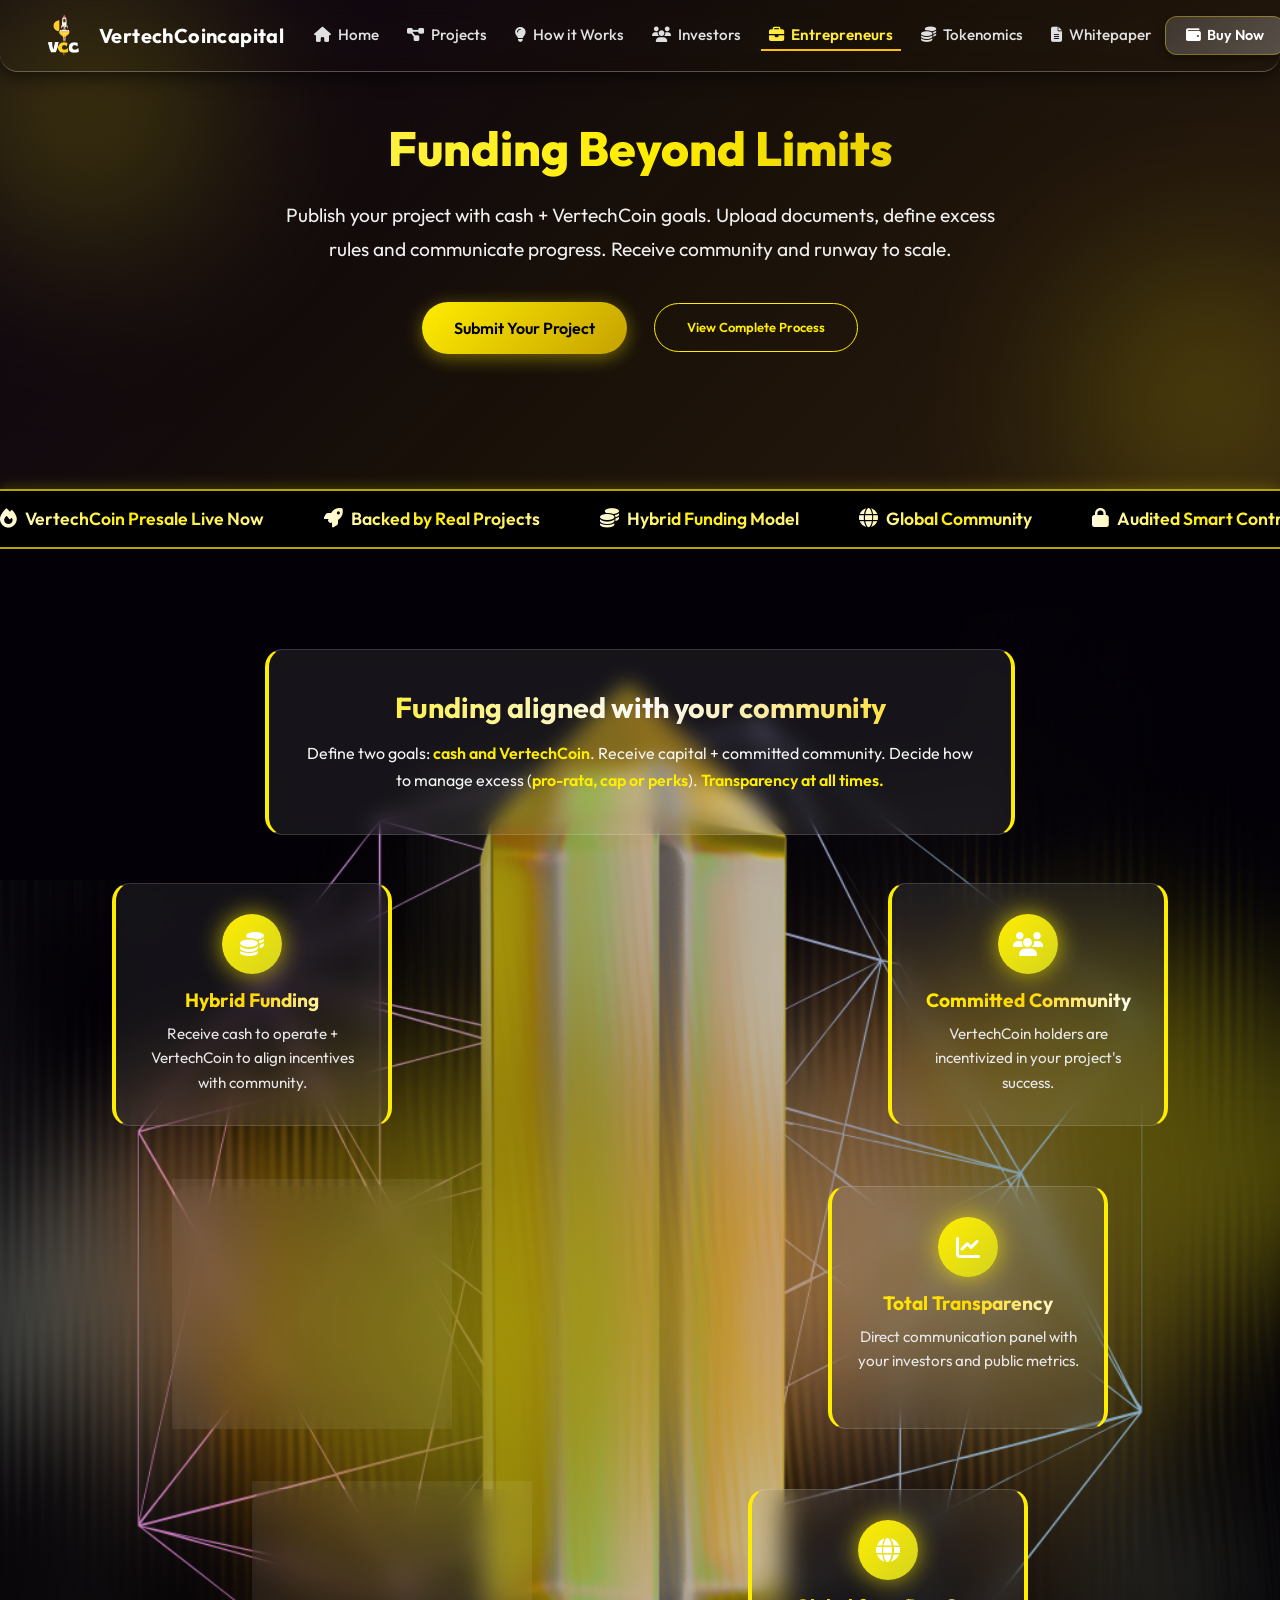
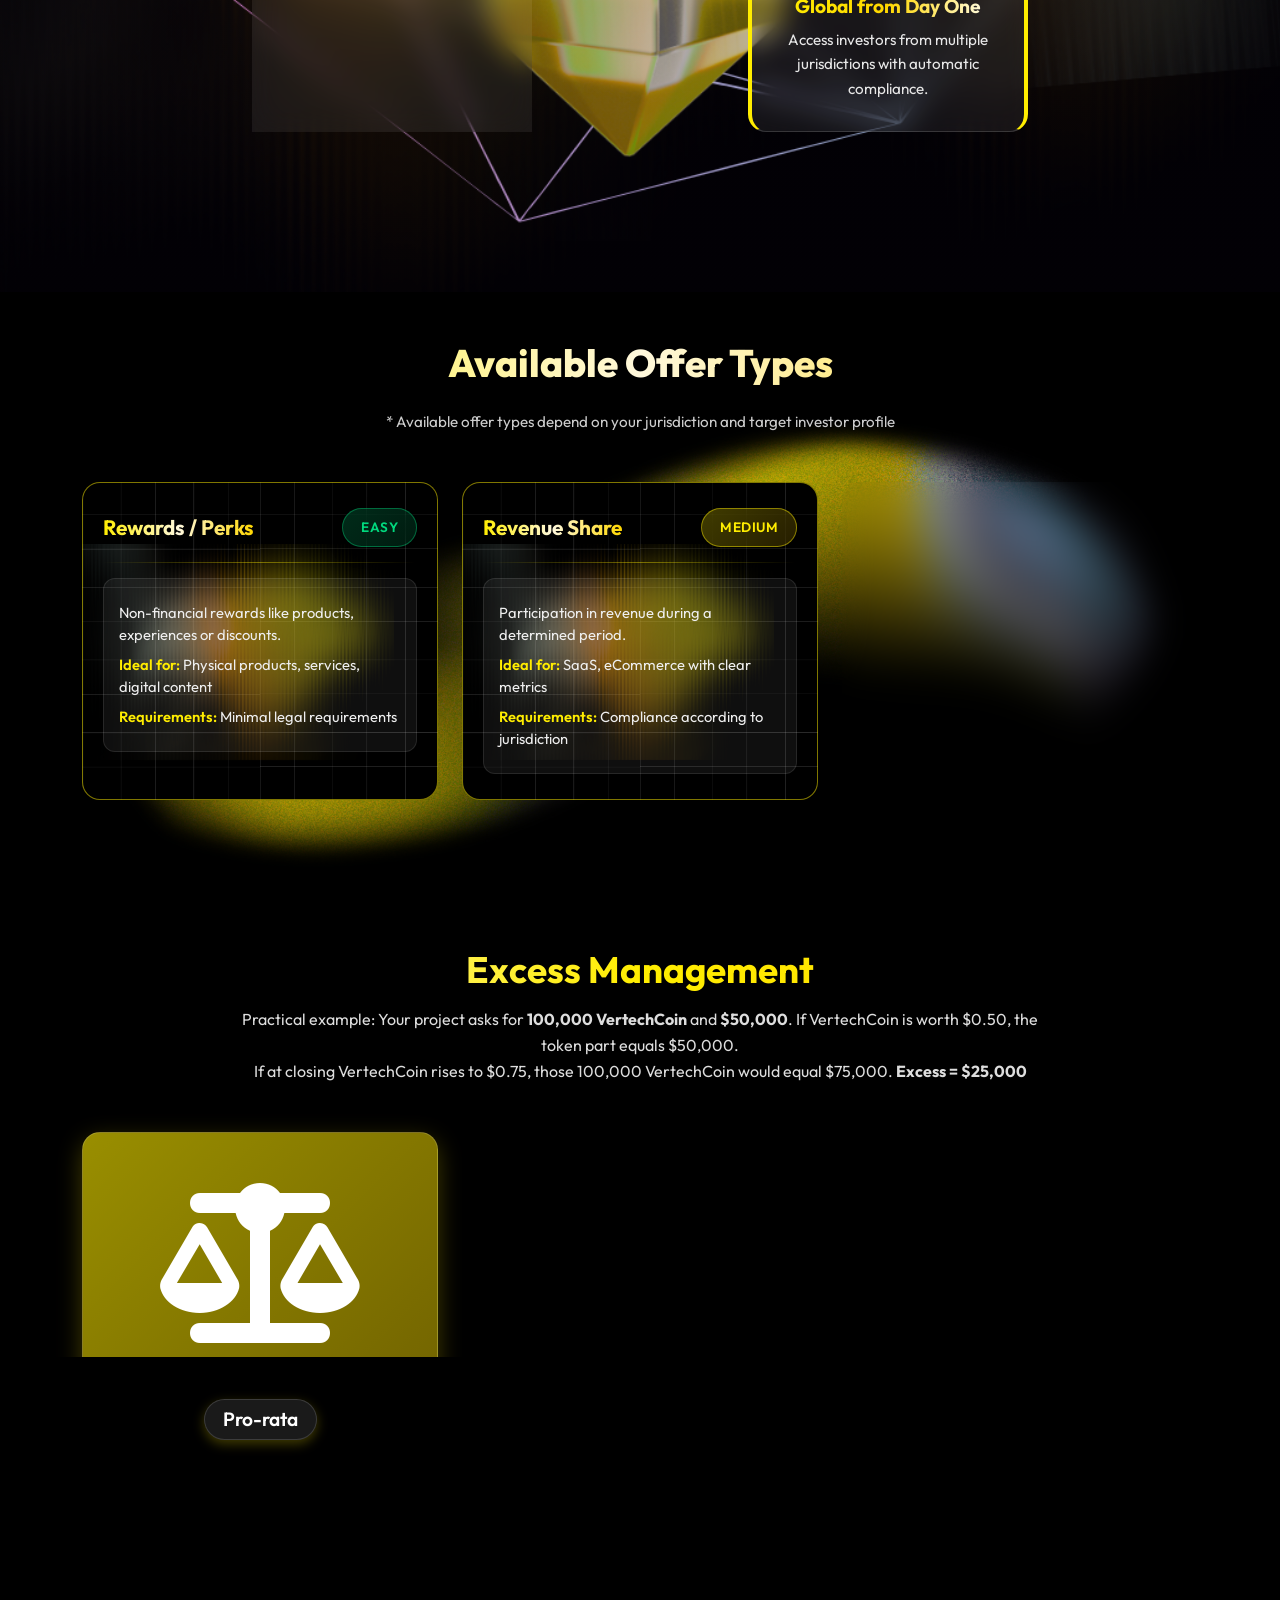
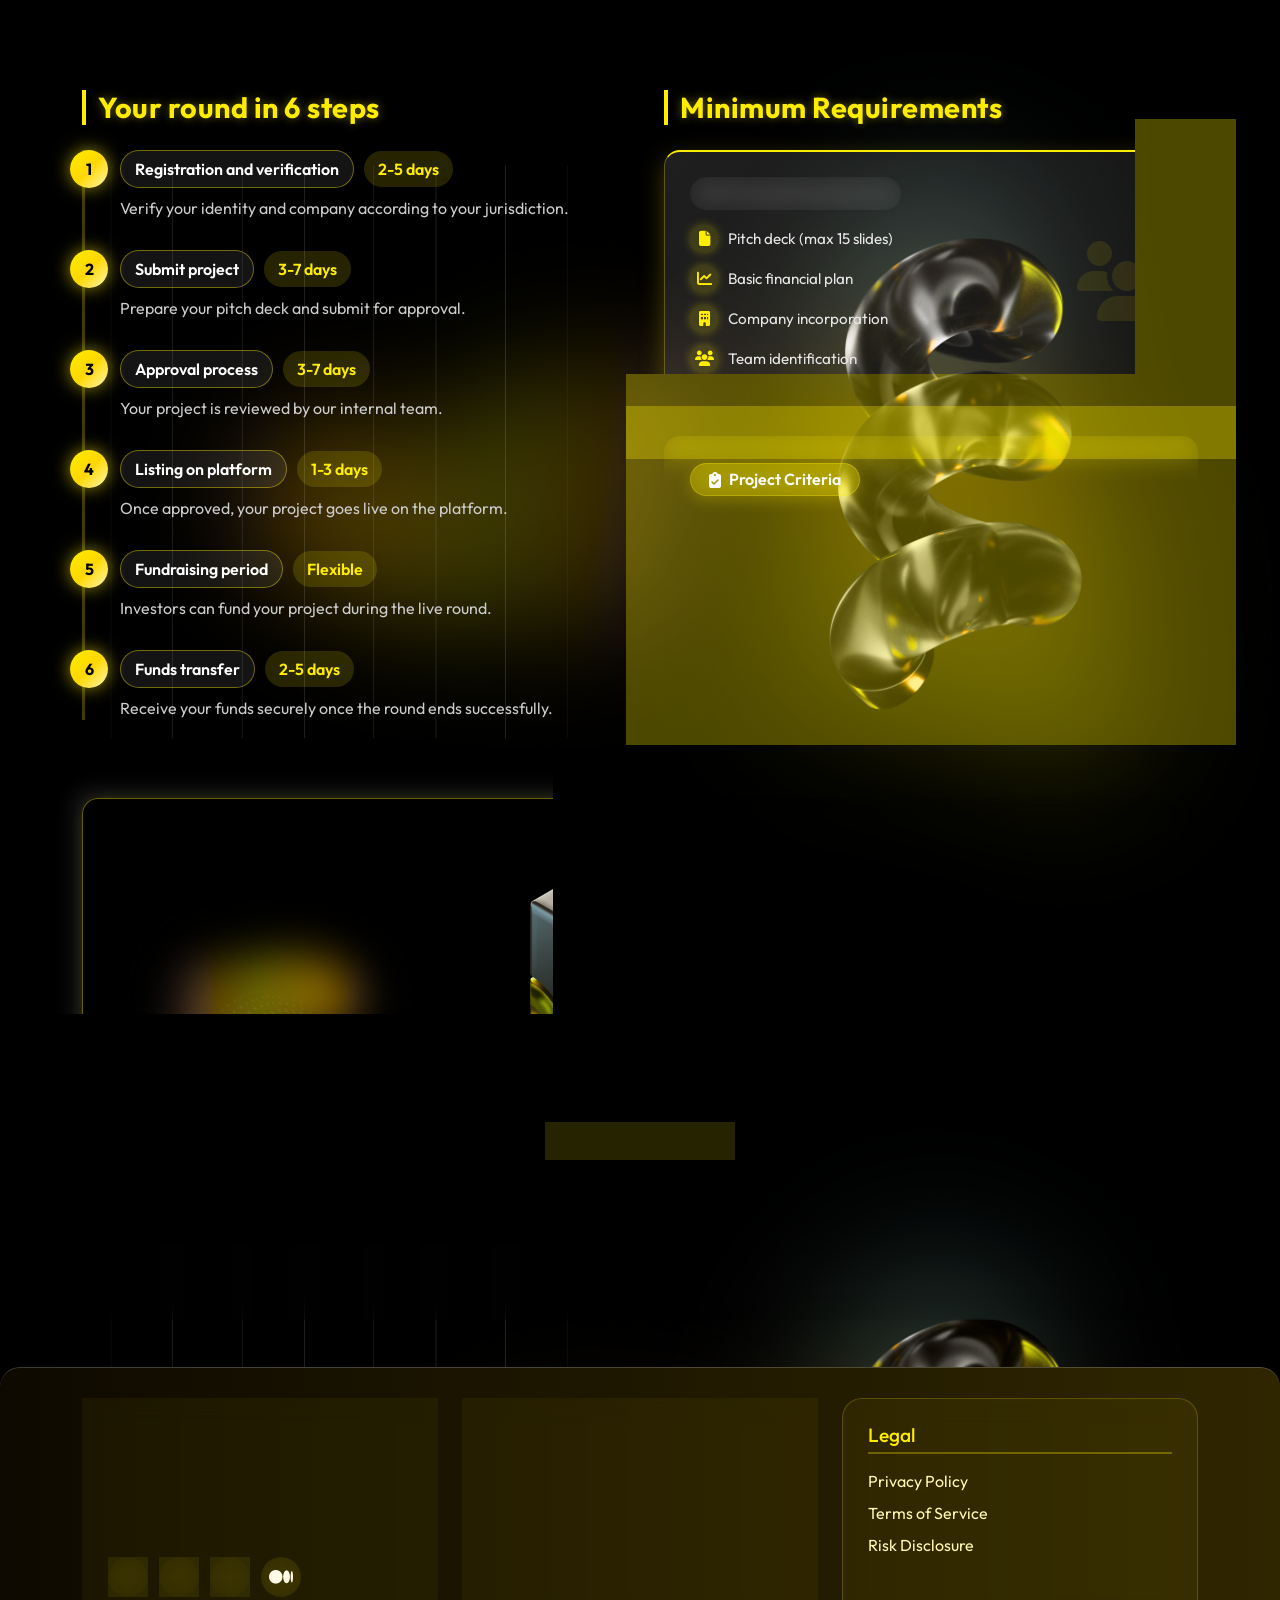
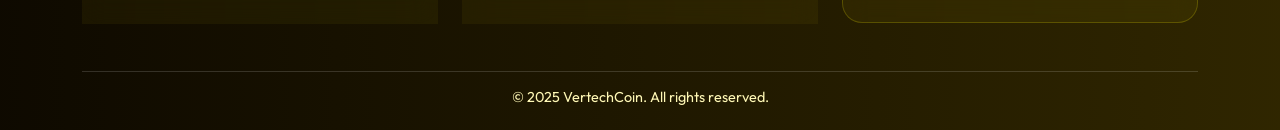
==== entrepreneurs.html @ 6193e8a0 "first commit" ====
<!DOCTYPE html>
<html lang="en">
<head>
  <meta charset="UTF-8">
  <meta name="viewport" content="width=device-width, initial-scale=1.0">
  <title>VertechCoincapital-Entreprenuers</title>
  <link rel="icon" type="image/png" href="images/new-logo-BuRQRJTO.png">
  <!-- Bootstrap CSS -->
  <link href="https://cdn.jsdelivr.net/npm/bootstrap@5.3.3/dist/css/bootstrap.min.css" rel="stylesheet">
  <!-- Google Fonts -->
  <link href="https://fonts.googleapis.com/css2?family=Inter:wght@400;600;700&display=swap" rel="stylesheet">
  <!-- Font Awesome -->
  <link href="https://cdnjs.cloudflare.com/ajax/libs/font-awesome/6.5.0/css/all.min.css" rel="stylesheet">

  <link href="https://fonts.googleapis.com/css2?family=Outfit:wght@400;500;600;700&display=swap" rel="stylesheet">

  <link rel="stylesheet" href="https://cdnjs.cloudflare.com/ajax/libs/animate.css/4.1.1/animate.min.css" />

  <!-- Custom CSS -->
  <link rel="stylesheet" href="css/navbar.css">
  <link rel="stylesheet" href="css/hero.css">
  <link rel="stylesheet" href="css/dashboard.css">
  <link rel="stylesheet" href="css/index.css">
  <link rel="stylesheet" href="css/entrepreneurs.css">
  <link rel="stylesheet" href="css/index.css">
  <link rel="stylesheet" href="css/index.css">
</head>
<body style=" background: black; overflow-x: hidden;">


  <!-- Modal -->
  <div id="pitchModal" class="modal" >
    <div class="modal-content">
      <div class="d-flex justify-content-between flex-row">
        <h2 class="modal-title">Submit Your Project</h2>
        <span class="close-btn text-end" onclick="closeForm()">&times;</span>


      </div>

      <p class="modal-subtitle">
        Tell us about your project and upload your pitch deck or business plan
      </p>

      <form class="pitch-form" id="pitchForm" enctype="multipart/form-data">
        <!-- Documents -->
        <div class="form-section">
          <h3>Documents</h3>
        <label>Upload pitch deck (PDF, max 10MB)</label>
  <input type="file" name="pitchDeck" accept=".pdf" required>
  
        </div>

     
      
        <!-- Company Information -->
        <div class="form-section" >
          <h3>Company Information</h3>
          <div class="form-row">
            <input type="text" name="companyName" placeholder="Company Name *" required>
            <input type="url" name="websiteLink" placeholder="Website (https://)" required>
          </div>
          <div class="form-row">
            <input type="number" name="foundedYear" placeholder="Founded (Year)" required>
            <input type="text" name="location" placeholder="Location (City, Country)" required>
          </div>
        </div>
      
        <!-- Project Details -->
        <div class="form-section">
          <h3>Project Details</h3>
        
            <input type="text" name="projectName" placeholder="Project Name">
           
      
          <input type="text" name="oneLinePitch" placeholder="One-line Pitch" required>
          <textarea name="problemAndSolution" placeholder="Problem & Solution" required></textarea>
          <div class="form-row">
          <input type="text" name="targetMarket" placeholder="Target Market" required>
          <input type="text" name="businessModel" placeholder="Business Model" required>
        </div>
        </div>
      
        <!-- Financial Information -->
        <div class="form-section">
          <h3>Financial Information</h3>
          <div class="form-row">
            <input type="number" name="fundingAmountNeaded" placeholder="Funding Amount Needed ($100,000)" required>
            <input type="number" name="currentRevenue" placeholder="Current Revenue ($0 or current amount)" required>
          </div>
          <textarea name="useOfFunds" placeholder="Use of Funds"></textarea>
        </div>
      
        <!-- Team -->
        <div class="form-section">
          <h3>Team</h3>
          <textarea name="founderBackground" placeholder="Founder Background" required></textarea>
          <div class="form-row">
            <input  type="number" name="teamSize" placeholder="Team Size" required>
            <input name="keyTeamMembers" type="text" placeholder="Key Team Members" required>
          </div>
        </div>
      
        <!-- Traction -->
        <div class="form-section">
          <h3>Traction & Progress</h3>
          <textarea name="currentTraction" placeholder="Current Traction"></textarea required>
          <div class="form-row">
            <input type="text" name="currentCustomer" placeholder="Current Customers" required>
            <input type="text" name="keyPartnerships" placeholder="Key Partnerships" required>
          </div>
        </div>
      
        <!-- Contact -->
        <div class="form-section">
          <h3>Contact Information</h3>
          <div class="form-row">
            <input type="text" name="founderName" placeholder="Founder Name *" required>
            <input type="email" name="email" placeholder="Email *" required>
          </div>
          <div class="form-row">
            <input type="url" name="linkedinProfileLink" placeholder="LinkedIn Profile (https://)" required>
            <input type="tel" name="phoneNumber" placeholder="Phone (+1 555 123-4567)" required>
          </div>
        </div>
      
        <!-- Buttons -->
        <div class="form-actions">
          <button type="button" class="btn-cancel" onclick="closeForm()">Cancel</button>
          <button type="submit" class="btn-submit">Submit Project</button>
        </div>
      </form>
      
    </div>
  </div>

  <!-- Navbar -->
  <nav class="navbar navbar-expand-lg fixed-top custom-navbar">
    <div class="container-fluid">
      <a class="navbar-brand d-flex align-items-center" href="index.html">
        <img src="images/new-logo-BuRQRJTO.png" alt="VertechCoin Logo" class="me-2" style="height: 55px;">
        <span>VertechCoincapital</span>
      </a>
      <button class="navbar-toggler" type="button" data-bs-toggle="collapse" data-bs-target="#navbarNav"
        aria-controls="navbarNav" aria-expanded="false" aria-label="Toggle navigation">
        <span class="navbar-toggler-icon" style="filter: invert(1);"></span>
      </button>
      <div class="collapse navbar-collapse justify-content-center" id="navbarNav">
        <ul class="navbar-nav">
          <li class="nav-item"><a class="nav-link" href="index.html"><i class="fa-solid fa-house me-1"></i>
            Home</a></li>
            <li class="nav-item"><a class="nav-link" href="projectnew.html"><i class="fa-solid fa-diagram-project me-1"></i>
              Projects</a></li>
          <li class="nav-item"><a class="nav-link" href="how-works.html"><i class="fa-solid fa-lightbulb me-1"></i> How
              it Works</a></li>
          <li class="nav-item"><a class="nav-link" href="invest.html"><i class="fa-solid fa-users me-1"></i>
              Investors</a></li>
          <li class="nav-item"><a class="nav-link" href="entrepreneurs.html"><i class="fa-solid fa-briefcase me-1"></i>
              Entrepreneurs</a></li>
          <li class="nav-item"><a class="nav-link" href="token.html"><i class="fa-solid fa-coins me-1"></i> Tokenomics</a>
          </li>
          <li class="nav-item"><a class="nav-link" href="whitepaper.html"><i class="fa-solid fa-file-lines me-1"></i>
              Whitepaper</a></li>
        </ul>
      </div>
      <div class="nav-buttons d-none d-lg-block">
        <button class="btn glass-btn me-2" onclick="alert('Coming soon')"><i class="fa-solid fa-wallet me-1"></i> Buy Now</button>
        <a href="projects.html"><button class="btn glass-btn"><i class="fa-solid fa-compass me-1"></i> Explore
            Projects</button></a>
      </div>
    </div>
  </nav>



<!-- 🚀 Entrepreneurs Hero Section -->
<section class="entrepreneurs-hero">
    <div class="container text-center animate-on-scroll animate__animated" data-animation="animate__fadeInDown">
      
      <!-- Main Heading -->
      <h1 class="entrepreneurs-title">Funding Beyond Limits</h1>
      
      <!-- Sub Text -->
      <p class="entrepreneurs-text">
        Publish your project with cash + VertechCoin goals. Upload documents, define excess rules and communicate progress. 
        Receive community and runway to scale.
      </p>
      
      <!-- CTA Buttons -->
      <div class="entrepreneurs-buttons">
        <a href="#submit" class="btn btn-primary-gradient" onclick="openForm()">Submit Your Project</a>
        <a href="#process" class="btn btn-outline-light">View Complete Process</a>
      </div>
      
     
      
    </div>
  </section>
  
  


      <!-- 🔄 Sliding Bar -->
<div class="sliding-bar">
  <div class="sliding-track">
    <div class="slide"><i class="fas fa-fire"></i> VertechCoin Presale Live Now</div>
    <div class="slide"><i class="fas fa-rocket"></i> Backed by Real Projects</div>
    <div class="slide"><i class="fas fa-coins"></i> Hybrid Funding Model</div>
    <div class="slide"><i class="fas fa-globe"></i> Global Community</div>
    <div class="slide"><i class="fas fa-lock"></i> Audited Smart Contracts</div>
    <!-- duplicate for seamless loop -->
    <div class="slide"><i class="fas fa-fire"></i> VertechCoin Presale Live Now</div>
    <div class="slide"><i class="fas fa-rocket"></i> Backed by Real Projects</div>
    <div class="slide"><i class="fas fa-coins"></i> Hybrid Funding Model</div>
    <div class="slide"><i class="fas fa-globe"></i> Global Community</div>
    <div class="slide"><i class="fas fa-lock"></i> Audited Smart Contracts</div>
  </div>
</div>

  
<!-- V-Shape Cards Section -->
<section class="vshape-section">
    <div class="container vshape-container">
  
      <!-- Supporting Glassmorphic Heading Card -->
      <div class="entrepreneurs-card glass-card intro-card mx-auto mb-5 animate-on-scroll animate__animated" data-animation="animate__fadeInDown">
        <h3 class="card-heading">Funding aligned with your community</h3>
        <p class="card-text">
          Define two goals: <span class="highlight">cash and VertechCoin</span>. 
          Receive capital + committed community. 
          Decide how to manage excess (<span class="highlight">pro-rata, cap or perks</span>). 
          <span class="highlight">Transparency at all times.</span>
        </p>
      </div>
  
      <!-- Row 1 (closer together) -->
      <div class="v-row row1">
        <div class="v-card animate-on-scroll animate__animated" data-animation="animate__fadeInLeft">
          <div class="icon-box"><i class="fas fa-coins"></i></div>
          <h3>Hybrid Funding</h3>
          <p>Receive cash to operate + VertechCoin to align incentives with community.</p>
        </div>
        <div class="v-card animate-on-scroll animate__animated" data-animation="animate__fadeInRight">
          <div class="icon-box"><i class="fas fa-users"></i></div>
          <h3>Committed Community</h3>
          <p>VertechCoin holders are incentivized in your project's success.</p>
        </div>
      </div>
  
      <!-- Row 2 (medium gap) -->
      <div class="v-row row2">
        <div class="v-card animate-on-scroll animate__animated" data-animation="animate__fadeInLeft">
          <div class="icon-box"><i class="fas fa-cogs"></i></div>
          <h3>Flexible Rules</h3>
          <p>You decide how to handle excess: pro-rata, cap or convert to perks.</p>
        </div>
        <div class="v-card animate-on-scroll animate__animated" data-animation="animate__fadeInRight">
          <div class="icon-box"><i class="fas fa-chart-line"></i></div>
          <h3>Total Transparency</h3>
          <p>Direct communication panel with your investors and public metrics.</p>
        </div>
      </div>
  
      <!-- Row 3 (widest apart) -->
      <div class="v-row row3">
        <div class="v-card animate-on-scroll animate__animated" data-animation="animate__fadeInLeft">
          <div class="icon-box"><i class="fas fa-handshake"></i></div>
          <h3>No Intermediaries</h3>
          <p>Direct connection with capital without hidden fees.</p>
        </div>
        <div class="v-card animate-on-scroll animate__animated" data-animation="animate__fadeInRight">
          <div class="icon-box"><i class="fas fa-globe"></i></div>
          <h3>Global from Day One</h3>
          <p>Access investors from multiple jurisdictions with automatic compliance.</p>
        </div>
      </div>
  
    </div>
  </section>
  
  









<!-- Offer Types Section -->
<section class="offer-types-section py-5">
    <div class="container">
      <h2 class="section-heading text-center mb-4 animate-on-scroll animate__animated" data-animation="animate__fadeInDown">Available Offer Types</h2>
      <p class="section-subtext text-center mb-5 animate-on-scroll animate__animated" data-animation="animate__fadeInDown">
        * Available offer types depend on your jurisdiction and target investor profile
      </p>
  
      <div class="row g-4">
        
        <!-- Card 1 -->
        <div class="col-md-4">
          <div class="offer-card h-100 animate-on-scroll animate__animated" data-animation="animate__fadeInLeft">
            <div class="card-header">
              <h3>Rewards / Perks</h3>
              <span class="badge-tag easy">Easy</span>
            </div>
            <div class="separator"></div>
            <div class="card-body glass-box1">
              <p class="desc">Non-financial rewards like products, experiences or discounts.</p>
              <p><span>Ideal for:</span> Physical products, services, digital content</p>
              <p><span>Requirements:</span> Minimal legal requirements</p>
            </div>
          </div>
        </div>
  
        <!-- Card 2 -->
        <div class="col-md-4">
          <div class="offer-card h-100 animate-on-scroll animate__animated" data-animation="animate__fadeInDown">
            <div class="card-header">
              <h3>Revenue Share</h3>
              <span class="badge-tag medium">Medium</span>
            </div>
            <div class="separator"></div>
            <div class="card-body glass-box1">
              <p class="desc">Participation in revenue during a determined period.</p>
              <p><span>Ideal for:</span> SaaS, eCommerce with clear metrics</p>
              <p><span>Requirements:</span> Compliance according to jurisdiction</p>
            </div>
          </div>
        </div>
  
        <!-- Card 3 -->
        <div class="col-md-4">
          <div class="offer-card h-100 animate-on-scroll animate__animated" data-animation="animate__fadeInRight">
            <div class="card-header">
              <h3>Equity-like</h3>
              <span class="badge-tag advanced">Advanced</span>
            </div>
            <div class="separator"></div>
            <div class="card-body glass-box1">
              <p class="desc">Instruments similar to equity participation.</p>
              <p><span>Ideal for:</span> Growing startups, accredited investors</p>
              <p><span>Requirements:</span> ECSPR / MiCA compliance</p>
            </div>
          </div>
        </div>
  
      </div>
    </div>
  </section>
  
  
  




  <section class="excess-management py-5">
    <div class="container">
      <!-- Full Width Intro -->
      <div class="row mb-5 animate-on-scroll animate__animated" data-animation="animate__fadeInDown">
        <div class="col-12 text-center">
          <h2 class="section-title">Excess Management</h2>
          <p class="section-desc">
            Practical example: Your project asks for <strong>100,000 VertechCoin</strong> and <strong>$50,000</strong>. 
            If VertechCoin is worth $0.50, the token part equals $50,000. <br>
            If at closing VertechCoin rises to $0.75, those 100,000 VertechCoin would equal $75,000.  
            <strong>Excess = $25,000</strong>
          </p>
        </div>
      </div>
  
      <!-- Boxes -->
      <div class="row g-4">
        <!-- Pro-rata -->
        <div class="col-md-4">
          <div class="excess-box text-center animate-on-scroll animate__animated" data-animation="animate__fadeInLeft">
            <div class="icon-wrap-large">
              <i class="fas fa-balance-scale"></i>
            </div>
            <hr class="divider">
            <h4>Pro-rata</h4>
            <p>The amount of VertechCoin accepted is reduced to meet exactly the target.</p>
            <p class="result"><strong>Result:</strong> You receive exactly what was planned, return the excess.</p>
          </div>
        </div>
        <!-- Cap + Redistribution -->
        <div class="col-md-4">
          <div class="excess-box text-center animate-on-scroll animate__animated" data-animation="animate__fadeInDown">
            <div class="icon-wrap-large">
              <i class="fas fa-sync-alt"></i>
            </div>
            <hr class="divider">
            <h4>Cap + Redistribution</h4>
            <p>A +20% cap is respected. The excess is redistributed according to agreed policy.</p>
            <p class="result"><strong>Result:</strong> More runway for marketing and development.</p>
          </div>
        </div>
        <!-- Cap + Perks -->
        <div class="col-md-4">
          <div class="excess-box text-center animate-on-scroll animate__animated" data-animation="animate__fadeInRight">
            <div class="icon-wrap-large">
              <i class="fas fa-gift"></i>
            </div>
            <hr class="divider">
            <h4>Cap + Perks</h4>
            <p>What exceeds the cap is converted into extra perks/benefits for investors.</p>
            <p class="result"><strong>Result:</strong> Greater value for the investor community.</p>
          </div>
        </div>
      </div>
    </div>
  </section>
  



  <section class="steps-section py-5" id="process">
    <div class="container">
      <div class="row g-5 align-items-start">
        
        <!-- LEFT: Steps -->
        <div class="col-lg-6 animate-on-scroll animate__animated" data-animation="animate__fadeInLeft">
          <h3 class="section-titles">Your round in 6 steps</h3>
          <div class="steps-timeline">
            
            <!-- Step 1 -->
            <div class="step-item">
              <div class="step-number">1</div>
              <div class="step-content">
                <div class="step-header">
                  <span class="step-title">Registration and verification</span>
                  <span class="step-time">2-5 days</span>
                </div>
                <p>Verify your identity and company according to your jurisdiction.</p>
              </div>
            </div>
  
            <!-- Step 2 -->
            <div class="step-item">
              <div class="step-number">2</div>
              <div class="step-content">
                <div class="step-header">
                  <span class="step-title">Submit project</span>
                  <span class="step-time">3-7 days</span>
                </div>
                <p>Prepare your pitch deck and submit for approval.</p>
              </div>
            </div>
  
            <!-- Step 3 -->
            <div class="step-item">
              <div class="step-number">3</div>
              <div class="step-content">
                <div class="step-header">
                  <span class="step-title">Approval process</span>
                  <span class="step-time">3-7 days</span>
                </div>
                <p>Your project is reviewed by our internal team.</p>
              </div>
            </div>
  
            <!-- Step 4 -->
            <div class="step-item">
              <div class="step-number">4</div>
              <div class="step-content">
                <div class="step-header">
                  <span class="step-title">Listing on platform</span>
                  <span class="step-time">1-3 days</span>
                </div>
                <p>Once approved, your project goes live on the platform.</p>
              </div>
            </div>
  
            <!-- Step 5 -->
            <div class="step-item">
              <div class="step-number">5</div>
              <div class="step-content">
                <div class="step-header">
                  <span class="step-title">Fundraising period</span>
                  <span class="step-time">Flexible</span>
                </div>
                <p>Investors can fund your project during the live round.</p>
              </div>
            </div>
  
            <!-- Step 6 -->
            <div class="step-item">
              <div class="step-number">6</div>
              <div class="step-content">
                <div class="step-header">
                  <span class="step-title">Funds transfer</span>
                  <span class="step-time">2-5 days</span>
                </div>
                <p>Receive your funds securely once the round ends successfully.</p>
              </div>
            </div>
          </div>
        </div>
        
        <!-- RIGHT: Requirements -->
        <div class="col-lg-6 animate-on-scroll animate__animated" data-animation="animate__fadeInRight">
          <h3 class="section-titles">Minimum Requirements</h3>
          
          <!-- Box 1 -->
          <div class="glass-box mb-4">
            <h5 class="req-heading">
              <i class="fas fa-file-alt"></i> Basic Documentation
            </h5>
            <ul class="checklist">
              <li><span class="icon-wrap"><i class="fas fa-file"></i></span> Pitch deck (max 15 slides)</li>
              <li><span class="icon-wrap"><i class="fas fa-chart-line"></i></span> Basic financial plan</li>
              <li><span class="icon-wrap"><i class="fas fa-building"></i></span> Company incorporation</li>
              <li><span class="icon-wrap"><i class="fas fa-users"></i></span> Team identification</li>
            </ul>
          </div>
  
          <!-- Box 2 -->
          <div class="glass-box">
            <h5 class="req-heading alt">
              <i class="fas fa-clipboard-check"></i> Project Criteria
            </h5>
            <ul class="checklist">
              <li><span class="icon-wrap"><i class="fas fa-dollar-sign"></i></span> Minimum goal: $5,000</li>
              <li><span class="icon-wrap"><i class="fab fa-linkedin"></i></span> Team with verified LinkedIn</li>
              <li><span class="icon-wrap"><i class="fas fa-coins"></i></span> Detailed use of funds</li>
              <li><span class="icon-wrap"><i class="fas fa-exclamation-triangle"></i></span> Honest risk analysis</li>
            </ul>
          </div>
        </div>
      </div>
  
    <!-- Bottom CTA -->
<div class="cta-box text-center mt-5 p-3 rounded-4">
  
    <!-- Image above heading -->
    <img src="/images/gradient-element4.png" alt="Launch Icon" class="cta-icon mb-2 mx-auto d-block">
  
    <!-- Heading inside pill -->
    <div class="cta-heading-pill mx-auto mb-3">
      <h4 class="fw-bold mb-0">Ready to launch?</h4>
    </div>
  
    <p class="mb-4">Join entrepreneurs already funding with VertechCoin's hybrid model.</p>
  
    <!-- Buttons -->
    <div class="cta-buttons d-flex justify-content-center gap-3 flex-wrap">
      <a href="#" class="btn btn-primary btn-lg">Submit Your Project</a>
      <a href="projects.html" class="btn btn-outline-light btn-lg">View Examples</a>
    </div>
  
    <small class="d-block mt-3 text-white">
      Approval process in 3-7 days. 5% fee only if your round succeeds.
    </small>
  </div>
  
    </div>
  </section>
  
  







  <!--Modern Footer -->
<!--Footer -->
<footer class="footer">
  <div class="container">
    <div class="row gy-4">
      
      <!-- Brand Info -->
      <div class="col-lg-4 col-md-6">
        <div class="footer-card glass h-100 d-flex flex-column">
          <h3 class="footer-logo">VertechCoin</h3>
          <p class="footer-desc flex-grow-1">
            Where entrepreneurs and investors meet. Fuel innovation with smart funding solutions powered by VertechCoin.
          </p>
          <div class="socials">
            <a href="#"><i class="fab fa-twitter"></i></a>
            <a href="#"><i class="fab fa-telegram-plane"></i></a>
            <a href="#"><i class="fab fa-instagram"></i></a>
            <a href="#"><i class="fab fa-medium-m"></i></a>
          </div>
        </div>
      </div>

      <!-- Quick Links -->
      <div class="col-lg-4 col-md-6">
        <div class="footer-card glass h-100 d-flex flex-column">
          <h5 class="footer-heading">Quick Links</h5>
          <ul class="footer-links flex-grow-1">
            <li><a href="whitepaper.html">Whitepaper</a></li>
            <li><a href="projectnew.html">Projects</a></li>
            <li><a href="invest.html">Investors</a></li>
            <li><a href="token.html">Tokenomics</a></li>
          </ul>
        </div>
      </div>

      <!-- Legal -->
      <div class="col-lg-4 col-md-6">
        <div class="footer-card glass h-100 d-flex flex-column">
          <h5 class="footer-heading">Legal</h5>
          <ul class="footer-links flex-grow-1">
            <li><a href="/public/Privacy_Policy.pdf" target="_blank">Privacy Policy</a></li>
            <li><a href="/public/Terms_of_Service.pdf" target="_blank">Terms of Service</a></li>
            <li><a href="/public/Risk_Disclosure.pdf" target="_blank">Risk Disclosure</a></li>
          </ul>
        </div>
      </div>

      <!-- Subscribe -->
      <!-- <div class="col-lg-3 col-md-6">
        <div class="footer-card glass h-100 d-flex flex-column text-center">
          <h5 class="footer-heading">Stay Updated</h5>
          <p class="footer-desc flex-grow-1">
            Get the latest updates on VertechCoin and new project launches
          </p>
          <form class="subscribe-form d-flex">
            <input type="email" class="form-control" placeholder="Enter your email">
            <button type="submit" class="btn-subscribe">Subscribe</button>
          </form>
        </div>
      </div> -->

    </div>

    <!-- Bottom -->
    <div class="footer-bottom text-center mt-5">
      <p>© 2025 VertechCoin. All rights reserved.</p>
    </div>
  </div>
</footer>

  

  <!-- Bootstrap JS -->
  <script src="https://cdn.jsdelivr.net/npm/bootstrap@5.3.3/dist/js/bootstrap.bundle.min.js"></script>

 <!-- Animation Script-->
  <script>
        // Function to handle the intersection of the target elements
        function handleIntersection(entries, observer) {
            entries.forEach((entry) => {
                if (entry.isIntersecting) {
                    const targetElement = entry.target;
                    const animationClass = targetElement.dataset.animation;

                    if (animationClass) {
                        targetElement.classList.add(animationClass);
                        // Remove the animate-on-scroll class to prevent animation on subsequent scrolls
                        targetElement.classList.remove('animate-on-scroll');
                    }
                }
            });
        }

        const options = {
            root: null,
            rootMargin: '0px',
            threshold: 0,
        };

        const observer = new IntersectionObserver(handleIntersection, options);

        // Observe all elements with the "animate-on-scroll" class
        const animatedElements = document.querySelectorAll('.animate-on-scroll');
        animatedElements.forEach((element) => {
            observer.observe(element);
        });
    </script>


<script>
  // Run after page loads
  document.addEventListener("DOMContentLoaded", function () {
    const currentPage = window.location.pathname.split("/").pop(); 
    const navLinks = document.querySelectorAll(".custom-navbar .nav-link");

    navLinks.forEach(link => {
      if (link.getAttribute("href") === currentPage) {
        link.classList.add("active");
      }
    });
  });
</script>


<script>
  function openForm() {
    document.getElementById("pitchModal").style.display = "flex";
  }
  function closeForm() {
    document.getElementById("pitchModal").style.display = "none";
  }
  // Close when clicking outside modal content
  window.onclick = function(event) {
    const modal = document.getElementById("pitchModal");
    if (event.target === modal) {
      closeForm();
    }
  }
  
  
  
  
  
  document.getElementById("pitchForm").addEventListener("submit", async function(e) {
  e.preventDefault();
  
  const form = e.target;
  const formData = new FormData(form);
  
  
  
  const file = formData.get("pitchDeck");
  if (file && file.size > 10 * 1024 * 1024) {
  alert("File must be under 10MB");
  return;
  }
  
  
  
  
  try {
  // const res = await fetch("http://localhost:5000/api/projects/add", {
  const res = await fetch("https://vcoin-backend.onrender.com/api/projects/add", {
  method: "POST",
  body: formData
  });
  
  if (res.ok) {
  alert(" Project submitted successfully!");
  form.reset();
  closeForm();
  } else {
  const error = await res.json();
  alert(" Submission failed: " + (error.error || "Unknown error"));
  }
  } catch (err) {
  alert(" Submission failed: " + err.message);
  }
  });
  
  
  
  
  
  </script>
  


</body>
</html>
---- css/navbar.css ----
body, .custom-navbar, .glass-btn {
  font-family: 'Outfit', sans-serif !important;
  }

/* Navbar Styles */
.custom-navbar {
    /* background: linear-gradient(90deg, rgba(20,0,40,0.95) 0%, rgba(90,0,120,0.95) 100%); */
    background: transparent;
    backdrop-filter: blur(10px);
    box-shadow: 0 4px 18px rgba(0, 0, 0, 0.6);
    padding: 0.2rem 1.5rem;
    border-bottom-left-radius: 18px;
    border-bottom-right-radius: 18px;
    transition: all 0.3s ease;
    border-bottom: 1px solid rgba(255, 255, 255, 0.281);
  }
  
  /* Brand */
  .custom-navbar .navbar-brand {
    font-weight: 700;
    color: #fff;
    font-size: 1.25rem;
    white-space: nowrap;
    letter-spacing: 0.4px;
    display: flex;
    align-items: center;
  }
  
  .custom-navbar .navbar-brand img {
    height: 36px;
    margin-right: 8px;
  }
  
  /* Nav Items */
  .custom-navbar .nav-link {
    color: #e0e0e0;
    margin: 0 6px; /* reduced gap */
    font-size: 0.95rem;
    font-weight: 500;
    transition: color 0.3s ease;
    white-space: nowrap;
  }
  
  .custom-navbar .nav-link:hover,
.custom-navbar .nav-link.active {
  color: #ffd54f; /* soft yellow hover */
}

/* Active link */
.custom-navbar .nav-link.active {
  color: #ffeb3b; /* bright yellow for active link */
  font-weight: 600;
  border-bottom: 2px solid #ffc107; /* warm golden border */
  padding-bottom: 2px;
}

  /* Buttons - Improved (Yellow Theme) */
.glass-btn {
  background: linear-gradient(135deg, rgba(255, 255, 255, 0.15), rgba(255, 255, 255, 0.25));
  border: 1px solid rgba(255, 215, 0, 0.35); /* gold border */
  color: #fff;
  backdrop-filter: blur(10px);
  border-radius: 12px;
  padding: 8px 20px;
  font-size: 0.9rem;
  font-weight: 600;
  transition: all 0.3s ease;
  box-shadow: 0 4px 10px rgba(0,0,0,0.4);
}

.glass-btn:hover {
  background: linear-gradient(135deg, rgba(255, 235, 59, 0.35), rgba(255, 193, 7, 0.4)); /* bright warm yellow */
  border-color: rgba(255, 215, 0, 0.6);
  transform: translateY(-2px);
  box-shadow: 0 6px 14px rgba(0, 0, 0, 0.5);
  color: white !important;
}

  
  .nav-buttons {
    display: flex;
    gap: 10px; /* tighter spacing between buttons */
    flex-shrink: 0;
  }
---- css/hero.css ----
/* Hero Section */
.hero {
    height: 100vh;
    padding: 100px 0;
    position: relative;
    display: flex;
    align-items: center;
    background-image: url('/images/maingif3.png');
    background-position: center;
    background-size: cover;
    backdrop-filter: blur(12px);
    overflow: hidden;
  
  }

  @media (max-width:768px){
    .hero{
      background-image: url('/images/herobg.png') !important;
    background-position: center !important;
    background-size: cover !important;
    }
  }
  

  
  
  /* Make sure hero content stays above overlay */
  .hero .container {
    position: relative;
    z-index: 2;
  }
  
  
  .hero::after {
    content: "";
    position: absolute;
    inset: 0;
    background: radial-gradient(circle at top left, rgba(255,182,193,0.15), transparent 70%),
                radial-gradient(circle at bottom right, rgba(173,216,230,0.15), transparent 70%);
    pointer-events: none;
  }
  
 /* Gradient Headline - Yellow Theme */
 .hero-title {
  font-size: 3.6rem;
  font-weight: 700;
  line-height: 1.2;
  background: linear-gradient(
    90deg,
    #fffbe0,   /* soft light yellow */
    #FFED00,   /* main golden highlight */
    #ffea70    /* lighter end glow */
  );
  -webkit-background-clip: text;
  -webkit-text-fill-color: transparent;
  letter-spacing: 0.5px;
  text-shadow: 0 2px 8px rgba(0, 0, 0, 0.3);
}

  
  /* Paragraph */
  .hero p {
    font-size: 1.15rem;
    color: #e9e9e9;
    margin: 20px 0 35px;
    max-width: 520px;
  }
  
/* Buttons Wrapper */
.hero-buttons {
  display: flex;
  flex-wrap: wrap;
  gap: 16px;
}

/* Glass Buttons */
.btn-main {
  padding: 12px 28px;
  border-radius: 14px;
  font-weight: 600;
  font-size: 1rem;
  border: 2px solid transparent;
  background: linear-gradient(135deg, rgba(255, 255, 255, 0.1), rgba(255, 255, 255, 0.06)) !important;
  backdrop-filter: blur(12px);
  color: #fff;
  position: relative;
  overflow: hidden;
  transition: all 0.35s ease;
}

.btn-main::before {
  content: "";
  position: absolute;
  inset: 0;
  border-radius: 14px;
  padding: 2px;
  background: linear-gradient(90deg, #fffbe0, #FFED00, #ffe44d); /* premium gold gradient */
  -webkit-mask: linear-gradient(#fff 0 0) content-box,
                 linear-gradient(#fff 0 0);
  -webkit-mask-composite: xor;
          mask-composite: exclude;
}

.btn-main:hover {
  transform: translateY(-3px);
  box-shadow: 0 8px 20px rgba(255, 237, 0, 0.45); /* bright golden glow */
}

/* Alternative Button */
.btn-main.alt {
  background: linear-gradient(135deg, rgba(255, 237, 0, 0.15), rgba(255, 255, 255, 0.08));
}


@media (max-width: 768px) {
  .hero-buttons {
    justify-content: center;
    text-align: center;
    gap: 5px !important;
  }
}

  
  

  @media (max-width: 576px) {
    .hero {
      height: 120vh; /* increase height for mobile */
      padding: 60px 15px;
      flex-direction: column;
      padding-top: 100px !important;
    }
    .hero-title {
      font-size: 2rem;
      line-height: 1.3;
    }
    .hero p {
      font-size: 0.95rem;
      margin: 12px auto 20px;
    }
    .dashboard-card {
      margin: 20px auto 0; /* center on mobile */
      max-width: 90%;
    }
  }





















/* Section Background */
.vc-works {
  background: #0b0b0b; /* dark base */
  background-image: url('/images/vcbg.png');
  background-position: center;
  background-size: cover;
  color: #fff;
}

/* Section Heading */
.section-heading h2 {
  font-size: 2.4rem;
  font-weight: 700;
  background: linear-gradient(90deg, #fff8dc, #ffd700, #ffcc33);
  -webkit-background-clip: text;
  -webkit-text-fill-color: transparent;
}

.heading-line {
  width: 80px;
  height: 4px;
  background: linear-gradient(90deg, #fff8dc, #ffd700, #ffcc33);
  margin: 10px auto 0;
  border-radius: 2px;
}

/* Cards */
.vc-card {
  background: rgba(255, 255, 255, 0.05);
  border: 1px solid rgba(255, 255, 255, 0.08);
  padding: 25px 28px;
  border-radius: 18px;
  backdrop-filter: blur(10px);
  transition: all 0.3s ease;
  height: 100%;
  box-shadow: 0 4px 20px rgba(0, 0, 0, 0.35);
  border-color: rgba(255, 215, 0, 0.3);
}

.vc-card:hover {
  transform: translateY(-5px);
  border-color: #ffd700;
  box-shadow: 0 8px 30px rgba(255, 215, 0, 0.4);
}

/* Card Titles */
.vc-card h5,
.vc-card h3 {
  font-weight: 600;
  font-size: 1.2rem;
  display: flex;
  align-items: center;
  margin-bottom: 12px;
}

.vc-card h3 {
  font-size: 1.5rem;
}

/* Title border with golden gradient */
.title-border {
  display: inline-block;
  width: 3px;
  height: 20px;
  background: linear-gradient(180deg, #fff8dc, #ffd700, #ffcc33);
  margin-right: 10px;
  border-radius: 2px;
}

.divider {
  width: 100%;
  height: 1px;
  background: rgba(255, 255, 255, 0.15);
  margin-bottom: 15px;
}

/* Card Text */
.vc-card p {
  font-size: 0.95rem;
  color: #e5e5e5;
  line-height: 1.6;
}

.big-card {
  padding: 35px;
}

/* Buttons - Gold Glass */
.btn-main {
  margin-top: 15px;
  padding: 11px 26px;
  border-radius: 12px;
  font-weight: 600;
  font-size: 0.95rem;
  background: linear-gradient(135deg, rgba(255, 255, 255, 0.1), rgba(255, 255, 255, 0.06));
  backdrop-filter: blur(12px);
  color: #fff;
  border: 2px solid transparent;
  position: relative;
  overflow: hidden;
  transition: all 0.35s ease;
  box-shadow: 0 6px 18px rgba(255, 215, 0, 0.35);
}

.btn-main::before {
  content: "";
  position: absolute;
  inset: 0;
  border-radius: 12px;
  padding: 2px;
  background: linear-gradient(90deg, #fff8dc, #ffd700, #ffcc33);
  -webkit-mask: linear-gradient(#fff 0 0) content-box,
                 linear-gradient(#fff 0 0);
  -webkit-mask-composite: xor;
          mask-composite: exclude;
}

.btn-main:hover {
  transform: translateY(-3px) scale(1.05);
  box-shadow: 0 8px 20px rgba(255, 215, 0, 0.45);
}

/* Alternative Button */
.btn-main.alt {
  background: linear-gradient(135deg, rgba(255, 215, 0, 0.12), rgba(255, 255, 255, 0.08));
}

/* Image */
.premium-img {
  max-height: 300px;
  object-fit: contain;
}

/* Card Decorative Corners & Bar */
.vc-card {
  position: relative;
  overflow: hidden;
}
.vc-card::before,
.vc-card::after,
.vc-card .center-bar {
  position: absolute;
  content: "";
}

/* Corner accents */
.vc-card::before {
  top: 10px;
  left: 10px;
  width: 20px;
  height: 20px;
  border: 1px solid rgba(255, 215, 0, 0.4);
  border-right: none;
  border-bottom: none;
  border-radius: 2px !important;
}
.vc-card::after {
  bottom: 10px;
  right: 10px;
  width: 20px;
  height: 20px;
  border: 1px solid rgba(255, 215, 0, 0.4);
  border-left: none;
  border-top: none;
  border-radius: 2px !important;
}

/* Center bottom bar */
.vc-card .center-bar {
  position: absolute;
  bottom: 12px;
  left: 50%;
  transform: translateX(-50%);
  width: 40px;
  height: 4px;
  background: rgba(255, 215, 0, 0.4);
  border-radius: 2px;
  animation: smoothFlicker 3s ease-in-out infinite;
}

/* Smooth flicker - gold tone */
@keyframes smoothFlicker {
  0% { background: rgba(255, 215, 0, 0.25); }
  50% { background: #ffd700; }
  100% { background: rgba(255, 215, 0, 0.25); }
}

/* Subtext */
.section-subtext {
  font-size: 1rem;
  color: #f1e9b3;
  max-width: 600px;
  margin: 10px auto 0;
  line-height: 1.6;
}
















/* Trust & Community Section */
.trust-section {
  background: #000;
  padding: 80px 20px;
  color: #fff;
  background-image: url('/images/trustbg.png');
  background-position: center;
  background-size: cover;
}

.trust-title {
  font-size: 5rem;
  font-weight: 800;
  line-height: 1.2;
  background: linear-gradient(90deg, #fff8dc, #FFED00, #ffcc33);
  -webkit-background-clip: text;
  -webkit-text-fill-color: transparent;
}

@media(max-width:768px){
  .trust-title {
    font-size: 3.5rem;
  }
}

.trust-subtext {
  font-size: 1.1rem;
  margin-top: 15px;
  color: #ccc;
  max-width: 90%;
}

/* Cards */
.trust-card {
  position: relative;
  background: linear-gradient(135deg, rgba(255, 237, 0, 0.08), rgba(120, 90, 0, 0.15));
  /* background-image: url('/images/A7C1GQ.jpg') !important; */
  background-position: center;
  background-size: cover;
  border-radius: 16px;
  padding: 30px 25px;
  border: 2px solid rgba(255, 237, 0, 0.5);
  clip-path: polygon(0 0, 92% 0, 100% 12%, 100% 100%, 0 100%);
  height: 100%;
  overflow: hidden;
  transition: transform 0.35s ease, box-shadow 0.35s ease;

  /* Gold Glow */
  box-shadow: 
    0 0 20px rgba(255, 237, 0, 0.25),
    inset 0 0 10px rgba(255, 237, 0, 0.15);
  backdrop-filter: blur(20px) !important;
}

/* Overlay */
.trust-card::before {
  content: "";
  position: absolute;
  top: 0;
  left: 0;
  width: 100%;
  height: 100%;
  border-radius: inherit;
  clip-path: inherit;
  background: linear-gradient(
    135deg,
    rgba(0, 0, 0, 0.55),
    rgba(60, 60, 0, 0.55)
  );
  z-index: 0;
}

/* Ensure content stays above overlay */
.trust-card > * {
  position: relative;
  z-index: 1;
}

/* 🔹 Badge */
.trust-badge {
  position: absolute;
  top: 20px;
  right: 30px;
  padding: 6px 14px;
  border-radius: 20px;
  font-size: 0.8rem;
  font-weight: 600;
  letter-spacing: 0.5px;
  background: rgba(255, 255, 255, 0.08);
  backdrop-filter: blur(10px);
  border: 1px solid rgba(255, 255, 255, 0.15);
  box-shadow: 0 4px 12px rgba(255, 237, 0, 0.3);
  color: transparent;
  background-clip: text;
  -webkit-background-clip: text;
  background-image: linear-gradient(90deg, #fff8dc, #FFED00, #ffcc33);
  text-transform: uppercase;
}

/* Highlight card stronger glow */
.trust-card-highlight {
  background: linear-gradient(135deg, rgba(60, 60, 20, 0.9), rgba(160, 140, 30, 0.9));
  border-color: #FFED00;
  box-shadow: 
    0 0 25px rgba(255, 237, 0, 0.4),
    inset 0 0 12px rgba(255, 237, 0, 0.2);
}

.trust-card-highlight:hover {
  box-shadow: 
    0 0 40px rgba(255, 237, 0, 0.6),
    0 0 60px rgba(255, 237, 0, 0.4),
    inset 0 0 18px rgba(255, 237, 0, 0.25);
}

/* Glassmorphic Icon Wrapper */
.icon-wrapper {
  display: inline-flex;
  justify-content: center;
  align-items: center;
  width: 70px;
  height: 70px;
  margin-bottom: 20px;
  border-radius: 50%;
  background: rgba(255, 255, 255, 0.08);
  backdrop-filter: blur(10px);
  border: 1.5px solid rgba(255, 237, 0, 0.4);
}

/* Gradient Icons */
.trust-icon {
  font-size: 2rem;
  background: linear-gradient(135deg, #fff8dc, #FFED00, #ffcc33);
  -webkit-background-clip: text;
  -webkit-text-fill-color: transparent;
}

.trust-card-title {
  font-size: 1.4rem;
  font-weight: 700;
  margin-bottom: 12px;
  border-left: 4px solid #FFED00;
  padding-left: 10px;
}

/* Dots container */
.trust-dots {
  display: flex;
  justify-content: center;
  gap: 8px;
  margin-top: 20px;
}

/* Dots */
.trust-dots .dot {
  width: 10px;
  height: 10px;
  border-radius: 50%;
  background: rgba(255, 255, 255, 0.25);
  transition: all 0.3s ease;
}

/* Active dot */
.trust-dots .dot.active {
  background: linear-gradient(135deg, #fff8dc, #FFED00, #ffcc33);
  box-shadow: 0 0 10px rgba(255, 237, 0, 0.8);
  transform: scale(1.2);
}







/* Golden Glass FAQ Section */
/* Container */
.faq-container {
  max-width: 850px;
  margin: 0 auto;
  padding: 40px 30px;
  border-radius: 18px;
  background: linear-gradient(145deg, #1a1202, #2a2007, #3a2c0a);
  box-shadow: 0 10px 35px rgba(0, 0, 0, 0.7);
  border: 1px solid rgba(255, 215, 0, 0.25);
  position: relative;
  overflow: hidden;
}

/* Subtle inner glow edges */
.faq-container::before {
  content: "";
  position: absolute;
  inset: 0;
  border-radius: inherit;
  pointer-events: none;
  background: radial-gradient(circle at top left, rgba(255, 215, 0, 0.15), transparent 70%),
              radial-gradient(circle at bottom right, rgba(255, 255, 150, 0.12), transparent 70%);
}

/* Wrapper inside gradient */
.faq-wrapper {
  max-width: 700px;
  margin: 0 auto;
}

/* Glassmorphic FAQ Cards */
.glass-card {
  background: rgba(255, 255, 255, 0.07);
  border-radius: 14px;
  border: 1px solid rgba(255, 215, 0, 0.25);
  backdrop-filter: blur(12px);
  -webkit-backdrop-filter: blur(12px);
  margin-bottom: 18px;
  overflow: hidden;
  transition: transform 0.25s ease, background 0.3s ease, box-shadow 0.3s ease;
}

.glass-card:hover {
  transform: translateY(-4px);
  background: rgba(255, 255, 255, 0.12);
  box-shadow: 0 6px 18px rgba(0, 0, 0, 0.4), 0 0 10px rgba(255, 215, 0, 0.3);
}

/* Accordion Button */
.accordion-button {
  font-size: 1rem;
  font-weight: 500;
  color: #fff8dc;
  background: transparent;
  padding: 14px 20px;
  display: flex;
  align-items: center;
  gap: 14px;
  transition: color 0.3s ease;
}

.accordion-button:focus {
  box-shadow: none;
}

.accordion-button.collapsed {
  color: #e5d9a6;
}

.accordion-button:not(.collapsed) .icon-circle i {
  transform: rotate(45deg); /* plus → × */
}

/* Accordion Body */
.accordion-body {
  color: #f6f1c2;
  font-size: 0.97rem;
  line-height: 1.65;
  padding: 16px 22px;
}

/* Icon Circle (plus/minus) */
.icon-circle {
  width: 30px;
  height: 30px;
  border-radius: 50%;
  background: linear-gradient(145deg, rgba(255, 215, 0, 0.25), rgba(255, 255, 200, 0.15));
  display: flex;
  align-items: center;
  justify-content: center;
  flex-shrink: 0;
  transition: background 0.3s ease, transform 0.2s ease;
}

.icon-circle i {
  color: #fff8dc;
  font-size: 15px;
  transition: transform 0.3s ease;
}

.accordion-button:hover .icon-circle {
  background: linear-gradient(145deg, rgba(255, 215, 0, 0.4), rgba(255, 255, 180, 0.25));
  transform: scale(1.05);
}

/* Titles */
.faq-title {
  font-size: 2.3rem;
  font-weight: 700;
  color: #ffd700;
  position: relative;
  display: inline-block;
}

.faq-title::after {
  content: "";
  display: block;
  width: 50%;
  height: 3px;
  background: linear-gradient(90deg, #fff8dc, #ffd700, #ffcc33);
  margin-top: 8px;
  border-radius: 2px;
  animation: expandLine 1s ease-out;
}

@keyframes expandLine {
  from { width: 0; opacity: 0; }
  to { width: 50%; opacity: 1; }
}

.faq-subtitle {
  font-size: 1rem;
  color: #f4e5a3;
}

/* CTA Button */
.btn-faq {
  background: linear-gradient(135deg, rgba(255, 255, 255, 0.1), rgba(255, 255, 255, 0.06));
  color: #fff8dc;
  font-weight: 600;
  border-radius: 30px;
  padding: 10px 26px;
  transition: 0.3s;
  border: 2px solid transparent;
  position: relative;
  overflow: hidden;
  box-shadow: 0 4px 12px rgba(255, 215, 0, 0.3);
}

.btn-faq::before {
  content: "";
  position: absolute;
  inset: 0;
  border-radius: 30px;
  padding: 2px;
  background: linear-gradient(90deg, #fff8dc, #ffd700, #ffcc33);
  -webkit-mask: linear-gradient(#fff 0 0) content-box,
                 linear-gradient(#fff 0 0);
  -webkit-mask-composite: xor;
          mask-composite: exclude;
}

.btn-faq:hover {
  transform: translateY(-2px);
  box-shadow: 0 6px 18px rgba(255, 215, 0, 0.5);
  color: white !important;
}

/* Section & Decoration */
.faq-section {
  position: relative;
  overflow: visible;
}

.faq-decoration {
  position: absolute;
  bottom: 0px;
  left: 80px;
  z-index: 1;
}

.faq-decoration img {
  width: 300px;
  height: auto;
  object-fit: contain;
  opacity: 0.9;
  filter: drop-shadow(0 0 20px rgba(255, 215, 0, 0.3));
}



/* Section container inside modal */
.pitch-form .form-section {
  background: #2b2b2b4d; /* dark grey box */
  padding: 20px;
  border-radius: 10px;
  margin-bottom: 20px;
  color: #fff;
  box-shadow: 0 2px 6px rgba(0,0,0,0.3);
  border-left: 4px solid #ffd84d; /* accent bar - yellow */
}

/* Section headings */
.pitch-form .form-section h3 {
  margin-bottom: 15px;
  font-size: 1.1rem;
  font-weight: 600;
  color: #ffd84d;
}

/* Inputs & textareas */
.pitch-form input,
.pitch-form textarea {
  width: 100%;
  padding: 10px 12px;
  margin-bottom: 12px;
  border: 1px solid #444;
  border-radius: 6px;
  background: #1e1e1e;
  color: #fff;
  font-size: 0.95rem;
}

.pitch-form input::placeholder,
.pitch-form textarea::placeholder {
  color: #aaa;
}

/* Side-by-side row */
.pitch-form .form-row {
  display: flex;
  gap: 15px;
  flex-wrap: wrap;
}

.pitch-form .form-row input {
  flex: 1;
}

/* Buttons row */
.pitch-form .form-actions {
  display: flex;
  justify-content: flex-end;
  gap: 10px;
}

.pitch-form .btn-cancel {
  padding: 10px 20px;
  border: none;
  border-radius: 6px;
  background: #555;
  color: #fff;
  cursor: pointer;
}

.pitch-form .btn-cancel:hover {
  background: #777;
}

.pitch-form .btn-submit {
  padding: 10px 20px;
  border: none;
  border-radius: 6px;
  background: #ffd84d;
  color: #000;
  font-weight: 600;
  cursor: pointer;
}

.pitch-form .btn-submit:hover {
  background: #ffcb1d;
}

/* Modal background */
.modal {
  display: none;
  position: fixed;
  inset: 0;
  z-index: 999;
  width: 100%;
  height: 100%;
  background: rgba(0,0,0,0.7);
  backdrop-filter: blur(6px);
  justify-content: center;
  align-items: center;
  padding: 20px;
}

/* Modal content */
.modal-content {
  background: rgba(255, 255, 255, 0.08);
  backdrop-filter: blur(18px) saturate(160%);
  border: 1px solid rgba(255, 255, 255, 0.15);
  border-radius: 20px;
  padding: 35px;
  width: 100%;
  max-width: 850px;
  height: 83vh; 
  overflow-y: auto;
  color: #fff;
  box-shadow: 0 12px 35px rgba(0,0,0,0.4);
  position: relative;
  top: 5%;
  animation: fadeInUp 0.4s ease;
}

/* Titles */
.modal-title {
  font-size: 1.8rem;
  font-weight: 700;
  margin-bottom: 4px;
  color: #ffd84d;
  text-shadow: 0 1px 3px rgba(0,0,0,0.4);
}

.modal-subtitle {
  font-size: 1rem;
  margin-bottom: 24px;
  color: #e0e0e0;
  font-weight: 400;
}

/* Close Button */
.close-btn {
  position: relative;
  top: 0;
  float: right;
  font-size: 1.8rem;
  cursor: pointer;
  color: #fff; 
  border-radius: 50%;
  padding: 4px 10px;
  z-index: 100;
}

.close-btn:hover { color: #ffda75; }

/* Section headings */
.pitch-form h3 {
  margin-top: 0px;
  margin-bottom: 12px;
  color: #ffe78f;
  font-size: 1.15rem;
  font-weight: 600;
  padding-left: 8px;
}

/* Inputs and Textareas */
.pitch-form input,
.pitch-form textarea {
  width: 100%;
  padding: 13px 14px;
  margin-bottom: 14px;
  border-radius: 12px;
  border: 1px solid rgba(255,255,255,0.15);
  outline: none;
  background: rgba(255,255,255,0.07);
  color: #fff;
  font-size: 0.96rem;
  transition: border 0.3s, background 0.3s;
}

.pitch-form input:focus,
.pitch-form textarea:focus {
  border-color: #ffd84d;
  background: rgba(255,255,255,0.1);
}

.pitch-form input::placeholder,
.pitch-form textarea::placeholder {
  color: #aaa;
  font-style: italic;
}

.pitch-form textarea {
  min-height: 90px;
  resize: vertical;
}

/* Buttons */
.form-actions {
  display: flex;
  justify-content: flex-end;
  gap: 12px;
  margin-top: 25px;
}

.btn-cancel,
.btn-submit {
  padding: 11px 20px;
  border-radius: 12px;
  font-weight: 600;
  cursor: pointer;
  border: none;
  transition: all 0.3s ease;
  font-size: 0.95rem;
}

.btn-cancel {
  background: rgba(255,255,255,0.1);
  color: #ccc;
}
.btn-cancel:hover {
  background: rgba(255,255,255,0.2);
  color: #fff;
}

.btn-submit {
  background: linear-gradient(135deg, #ffd84d, #ffcb1d);
  color: #000;
  box-shadow: 0 4px 14px rgba(255,216,77,0.5);
}
.btn-submit:hover {
  transform: translateY(-2px);
  box-shadow: 0 6px 18px rgba(255,216,77,0.7);
}

/* Scrollbar styling */
.modal-content::-webkit-scrollbar {
  width: 8px;
}
.modal-content::-webkit-scrollbar-thumb {
  background: rgba(255,216,77,0.4);
  border-radius: 6px;
}
.modal-content::-webkit-scrollbar-thumb:hover {
  background: rgba(255,216,77,0.7);
}

/* Animations */
@keyframes fadeInUp {
  from {opacity: 0; transform: translateY(30px);}
  to {opacity: 1; transform: translateY(0);}
}

/* Mobile Responsive */
@media (max-width: 600px) {
  .modal-content {
    padding: 22px;
    border-radius: 16px;
    height: 80vh;
  }
  .form-actions {
    flex-direction: column;
    align-items: stretch;
  }
  .btn-cancel, .btn-submit { width: 100%; }
}


/* Dropdown styling */
.pitch-form select {
  width: 100%;
  padding: 13px 14px;
  border-radius: 12px;
  border: 1px solid rgba(255,255,255,0.15);
  outline: none;
  background: rgba(255,255,255,0.07);
  color: #fff;
  font-size: 0.96rem;
  transition: border 0.3s, background 0.3s;
}

.pitch-form select:focus {
  border-color: #ffd84d;
  background: rgba(255,255,255,0.1);
}

.pitch-form select option {
  background: #1e1e1e;
  color: #fff;
}
---- css/dashboard.css ----
.dashboard-card {
    display: block;
    background: rgba(255, 255, 255, 0.05);
    border: 1px solid rgba(255, 255, 255, 0.15);
    border-radius: 16px;
    padding: 60px 30px;
    text-align: center;
    color: #fff;
    box-shadow: 0 8px 25px rgba(0, 0, 0, 0.6);
    backdrop-filter: blur(12px);
    transition: all 0.3s ease;
    text-decoration: none;
  }
  
  .dashboard-card:hover {
    transform: translateY(-8px);
    border-color: #b388ff;
  }
  
  .dashboard-card h4 {
    margin-bottom: 15px;
    font-weight: 600;
    color: #b388ff;
  }
  
  .dashboard-card p {
    color: #ccc;
    margin: 0;
  }
---- css/index.css ----
/* 🌟 Bright Yellow Premium Footer */
.footer {
  background: linear-gradient(90deg, rgba(15, 10, 0, 0.95) 0%, rgba(50, 40, 0, 0.95) 100%);
  padding: 30px 0 5px;
  color: #fffbe0;
  position: relative;
  border-top-left-radius: 20px;
  border-top-right-radius: 20px;
  border-top: 1px solid rgba(255, 255, 255, 0.2);
}

/* Glass Card Effect */
.footer-card {
  padding: 25px;
  border-radius: 20px;
  background: rgba(255, 237, 0, 0.05);
  backdrop-filter: blur(12px);
  -webkit-backdrop-filter: blur(12px);
  border: 1px solid rgba(255, 237, 0, 0.2);
  transition: 0.3s;
}

.footer-card:hover {
  transform: translateY(-5px);
  box-shadow: 0 6px 20px rgba(255, 237, 0, 0.25);
}

/* Logo */
.footer-logo {
  font-size: 1.8rem;
  font-weight: 700;
  background: linear-gradient(90deg, #fff88e, #FFED00, #fff56a);
  -webkit-background-clip: text;
  -webkit-text-fill-color: transparent;
}

/* Headings */
.footer-heading {
  font-size: 1.2rem;
  margin-bottom: 15px;
  border-bottom: 2px solid rgba(255, 237, 0, 0.3);
  display: inline-block;
  padding-bottom: 5px;
  color: #FFED00;
}

/* Description */
.footer-desc {
  font-size: 0.95rem;
  color: #fffad1;
  margin-bottom: 20px;
}

/* Links */
.footer-links {
  list-style: none;
  padding: 0;
  margin: 0;
}

.footer-links li {
  margin-bottom: 8px;
}

.footer-links a {
  color: #fff9b0;
  text-decoration: none;
  transition: 0.3s;
}

.footer-links a:hover {
  color: #FFED00;
  text-shadow: 0 0 8px rgba(255, 237, 0, 0.6);
}

/* Social Buttons */
.socials a {
  display: inline-flex;
  justify-content: center;
  align-items: center;
  width: 40px;
  height: 40px;
  margin-right: 8px;
  border-radius: 50%;
  background: rgba(255, 237, 0, 0.08);
  backdrop-filter: blur(10px);
  color: #fffbe6;
  font-size: 1.2rem;
  transition: 0.3s;
  text-decoration: none !important;
}

.socials a:hover {
  background: linear-gradient(135deg, #FFED00, #fff56a);
  color: #1a1a1a;
  box-shadow: 0 0 10px rgba(255, 237, 0, 0.5);
}

/* Subscribe Section */
.subscribe-form {
  gap: 10px;
}

.subscribe-form input {
  border: none;
  border-radius: 12px;
  padding: 10px 15px;
  flex: 1;
  outline: none;
  background: rgba(255, 255, 255, 0.85);
  color: #3a3000;
  font-weight: 500;
}

.btn-subscribe {
  border: none;
  padding: 10px 18px;
  border-radius: 12px;
  background: linear-gradient(135deg, #FFED00, #fff56a);
  color: #2a1a00;
  font-weight: 600;
  transition: 0.3s;
  box-shadow: 0 4px 10px rgba(255, 237, 0, 0.3);
}

.btn-subscribe:hover {
  background: linear-gradient(135deg, #fff56a, #FFED00);
  transform: translateY(-2px);
  box-shadow: 0 6px 18px rgba(255, 237, 0, 0.4);
}

/* Bottom Section */
.footer-bottom {
  border-top: 1px solid rgba(255, 255, 255, 0.15);
  padding-top: 15px;
  font-size: 0.9rem;
  color: #fff8b5;
  text-align: center;
}
 














 /* Sliding Bar Wrapper */
.sliding-bar {
  background: #000;
  border-top: 2px solid rgba(255, 237, 0, 0.7);   /* gold border */
  border-bottom: 2px solid rgba(255, 237, 0, 0.7);
  overflow: hidden;
  white-space: nowrap;
  position: relative;
  box-shadow: 0 0 15px rgba(255, 237, 0, 0.25);  /* subtle yellow glow */
}

/* Track */
.sliding-track {
  display: flex;
  gap: 60px;
  animation: scroll 20s linear infinite;
}

/* Individual Slide */
.slide {
  font-size: 1.1rem;
  font-weight: 600;
  color: #fff;
  padding: 15px 0;
  flex-shrink: 0;
  display: flex;
  align-items: center;
  gap: 8px;
  background: linear-gradient(90deg, #fffbe0, #FFED00, #fff48a); /* gold gradient using #FFED00 */
  -webkit-background-clip: text;
  -webkit-text-fill-color: transparent;
}

.slide i {
  font-size: 1.2rem;
}

/* Infinite Scroll Animation */
@keyframes scroll {
  from { transform: translateX(0); }
  to { transform: translateX(-50%); }
}
.btn-scan, .btn-capture, .btn-cancel {
  background: #1d4ed8;
  color: white;
  padding: 8px 16px;
  border: none;
  border-radius: 8px;
  cursor: pointer;
  transition: 0.3s;
}
.btn-scan:hover, .btn-capture:hover {
  background: #2563eb;
}
.btn-cancel {
  background: #dc2626;
}
.btn-cancel:hover {
  background: #b91c1c;
}






























.vc-dashboard-card-glass {
  position: relative;
  background: rgba(255, 255, 255, 0.06);
  border: 1px solid rgba(255, 255, 255, 0.2);
  backdrop-filter: blur(20px) saturate(160%);
  border-radius: 20px;
  padding: 28px 24px;
  color: #fff;
  max-width: 420px;
  margin: auto;
  box-shadow: 0 12px 35px rgba(255, 230, 0, 0.15);
  transition: all 0.35s ease;
  overflow: hidden;
  margin-top: 50px !important;
}

@media (max-width:768px){
  .vc-dashboard-card-glass{
    margin-top: 0px !important;
  }
}

.vc-dashboard-card-glass:hover {
  transform: translateY(-6px);
  box-shadow: 0 18px 45px rgba(255, 230, 0, 0.25);
}

/* Logo Top Right */
.vc-card-logo-top {
  position: absolute;
  top: 15px;
  right: 20px;
  width: 55px;
  height: 55px;
  border-radius: 12px;
  object-fit: contain;
  background: rgba(255, 255, 255, 0.08);
  padding: 6px;
  border: 1px solid rgba(255, 255, 255, 0.15);
}

/* Live Badge */
.vc-live-badge-glass {
  position: absolute;
  top: 15px;
  left: 20px;
  background: rgba(0, 255, 100, 0.15);
  color: #aaffb0;
  border: 1px solid rgba(0, 255, 100, 0.4);
  border-radius: 20px;
  padding: 6px 14px;
  font-size: 0.85rem;
  font-weight: 600;
  display: inline-flex;
  align-items: center;
  gap: 6px;
  backdrop-filter: blur(8px);
}

.vc-dot {
  width: 10px;
  height: 10px;
  background-color: #00ff5e;
  border-radius: 50%;
  box-shadow: 0 0 8px #00ff5e;
  animation: vcPulse 1.2s infinite;
}

@keyframes vcPulse {
  0%, 100% { opacity: 0.8; transform: scale(1); }
  50% { opacity: 1; transform: scale(1.4); }
}

/* Titles */
.vc-card-title-glass {
  font-size: 1.6rem;
  font-weight: 700;
  margin-top: 70px;
  color: #ffef70;
  text-shadow: 0 1px 3px rgba(0,0,0,0.3);
}

.vc-card-subtitle-glass {
  font-size: 0.95rem;
  color: #ccc;
  margin-bottom: 25px;
}

/* Stage Box */
.vc-stage-box-glass {
  background: rgba(255, 255, 255, 0.08);
  border: 1px solid rgba(255, 230, 0, 0.3);
  border-radius: 16px;
  padding: 18px;
  margin-bottom: 25px;
  box-shadow: inset 0 0 15px rgba(255, 230, 0, 0.1);
}

.vc-stage-section {
  display: flex;
  justify-content: space-between;
  flex-wrap: wrap;
}

.vc-stage-left {
  font-size: 1rem;
}

.vc-stage-price {
  font-size: 1.4rem;
  font-weight: 700;
  color: #ffe84f;
}

.vc-stage-right p {
  font-size: 0.9rem;
  color: #ddd;
  margin: 4px 0;
}

/* Divider */
.vc-inner-divider {
  height: 1px;
  background: rgba(255, 230, 0, 0.3);
  margin: 10px 0 14px 0;
  border-radius: 2px;
}

/* Info Details */
.vc-info-details p {
  font-size: 0.9rem;
  color: #eee;
  margin: 5px 0;
  padding: 6px 10px;
  border: 1px solid rgba(255, 255, 255, 0.15);
  border-radius: 8px;
  background: rgba(255, 255, 255, 0.03);
  backdrop-filter: blur(6px);
}

.vc-info-details i {
  color: #ffe44c;
}

/* Join Button */
.vc-join-btn-glass {
  display: inline-block;
  background: linear-gradient(135deg, #ffe44c, #ffcc00);
  color: #000;
  font-weight: 700;
  padding: 12px 28px;
  border-radius: 50px;
  text-decoration: none;
  text-align: center;
  transition: all 0.3s ease;
  box-shadow: 0 4px 15px rgba(255, 230, 0, 0.3);
  width: 100%;
}

.vc-join-btn-glass:hover {
  background: linear-gradient(135deg, #ffea70, #ffd633);
  transform: translateY(-3px);
  box-shadow: 0 6px 20px rgba(255, 230, 0, 0.5);
}

.vc-join-btn-glass i {
  color: #000;
}
---- css/entrepreneurs.css ----
/* Hero Section */
.entrepreneurs-hero {
  padding: 120px 20px;
  background: linear-gradient(135deg, #0a0214, #181008, #2a1c0f);
  color: #fff;
  text-align: center;
  position: relative;
  overflow: hidden;
}

/* Decorative Glow Elements */
.entrepreneurs-hero::before,
.entrepreneurs-hero::after {
  content: "";
  position: absolute;
  border-radius: 50%;
  background: radial-gradient(circle, rgba(255, 237, 0, 0.35), transparent 70%);
  filter: blur(90px);
  z-index: 0;
}
.entrepreneurs-hero::before {
  width: 400px;
  height: 400px;
  top: -100px;
  left: -120px;
}
.entrepreneurs-hero::after {
  width: 350px;
  height: 350px;
  bottom: -80px;
  right: -100px;
}

/* Heading */
.entrepreneurs-title {
  font-size: 3rem;
  font-weight: 800;
  background: linear-gradient(90deg, #FFF48A, #FFED00, #D4B100);
  -webkit-background-clip: text;
  -webkit-text-fill-color: transparent;
  margin-bottom: 20px;
  position: relative;
  z-index: 1;
}

/* Sub Text */
.entrepreneurs-text {
  font-size: 1.2rem;
  line-height: 1.8;
  color: #f0f0f0;
  max-width: 750px;
  margin: 0 auto 35px auto;
  position: relative;
  z-index: 1;
}

/* Buttons */
.entrepreneurs-buttons {
  position: relative;
  z-index: 1;
}
.entrepreneurs-buttons .btn {
  margin: 0 12px 15px;
  padding: 14px 32px;
  font-weight: 600;
  border-radius: 35px;
  font-size: 1rem;
  transition: 0.3s ease;
}

/* Primary Gradient Button */
.btn-primary-gradient {
  background: linear-gradient(135deg, #FFED00, #C5A100);
  border: none;
  color: #000;
  box-shadow: 0 4px 18px rgba(255, 237, 0, 0.4);
}
.btn-primary-gradient:hover {
  background: linear-gradient(135deg, #C5A100, #FFED00);
  transform: translateY(-2px);
}

/* Outline Button */
.btn-outline-light {
  border: 2px solid #ffed00;
  color: #ffed00;
  background: transparent;
}
.btn-outline-light:hover {
  border-color: #ffed00;
  color: #000;
  background: rgba(255, 237, 0, 0.1);
}

/* Glass Card */
.entrepreneurs-card {
  padding: 40px 30px;
  border-radius: 18px;
  background: rgba(255, 255, 255, 0.06);
  border: 1px solid rgba(255, 255, 255, 0.15);
  backdrop-filter: blur(14px);
  -webkit-backdrop-filter: blur(14px);
  max-width: 600px;
  text-align: center;
  position: relative;
  z-index: 1;
}

.entrepreneurs-card .card-heading {
  font-size: 1.5rem;
  font-weight: 600;
  color: #FFED00;
  margin-bottom: 15px;
}

.entrepreneurs-card .card-text {
  font-size: 1.05rem;
  line-height: 1.65;
  color: #f0f0f0;
}

.entrepreneurs-card .highlight {
  color: #FFED00;
  font-weight: 600;
}







/* Section Background */
.vshape-section {
  position: relative;
  padding: 100px 20px;
  background: linear-gradient(135deg, #0b0318, #160a2e, #1f123f);
  color: #fff;
  background-image: url('/images/entbg.png');
  background-position: center;
  background-size: cover;
  overflow: hidden;
  z-index: 1;
}

/* Overlay Layer */
.vshape-section::before {
  content: "";
  position: absolute;
  top: 0;
  left: 0;
  width: 100%;
  height: 100%;
  background: linear-gradient(
    rgba(15, 5, 35, 0.2),
    rgba(10, 2, 25, 0.2)
  ); /* subtle dark overlay */
  z-index: 0;
}

/* Ensure content stays above the overlay */
.vshape-section > * {
  position: relative;
  z-index: 2;
}


@media (max-width:768px) {
  .vshape-section {
    background-image: url('/images/vshapemb.png');
    background-position: center;
    background-size: cover;
  }
}

/* Container */
.vshape-container {
  max-width: 1200px;
  margin: auto;
}

/* Each Row */
.v-row {
  display: flex;
  justify-content: space-between;
  margin-bottom: 60px;
}

/* Row Gaps for Proper V-Shape */
.row1 {
  padding: 0 60px;
}
.row2 {
  padding: 0 120px;
}
.row3 {
  padding: 0 200px;
}

/* Card Design */
.v-card {
  background: rgba(255, 255, 255, 0.07);
  border: 1px solid rgba(255, 255, 255, 0.15);
  backdrop-filter: blur(14px);
  -webkit-backdrop-filter: blur(14px);
  border-radius: 18px;
  padding: 30px 25px;
  max-width: 280px;
  text-align: center;
  transition: all 0.3s ease;
  border-left: 4px solid #FFED00;
  border-right: 4px solid #FFED00;
}

.v-card:hover {
  transform: translateY(-8px) scale(1.03);
  border-color: #FFED00;
  box-shadow: 0 10px 30px rgba(255, 237, 0, 0.4);
}

/* Icon Box */
.icon-box {
  width: 60px;
  height: 60px;
  margin: 0 auto 15px;
  border-radius: 50%;
  display: flex;
  align-items: center;
  justify-content: center;
  background: linear-gradient(135deg, #FFED00, #d4d41f);
  box-shadow: 0 0 25px rgba(255, 237, 0, 0.7);
}

.icon-box i {
  color: #fff;
  font-size: 24px;
}

/* Titles & Text */
.v-card h3 {
  font-size: 1.2rem;
  font-weight: 700;
  background: linear-gradient(90deg, #FFED00, #ffd700, #ffffff);
  -webkit-background-clip: text;
  -webkit-text-fill-color: transparent;
  margin-bottom: 10px;
}

.v-card p {
  font-size: 0.95rem;
  line-height: 1.6;
  color: #e7e7e7;
  margin: 0;
}

/* Responsive (stack on small screens) */
@media (max-width: 992px) {
  .v-row {
    flex-direction: column;
    align-items: center;
    padding: 0 !important;
    gap: 15px !important;
    margin-bottom: 20px !important;
  }
}

/* Intro Glass Card */
.intro-card {
  max-width: 750px;
  text-align: center;
  padding: 40px 30px;
  margin-bottom: 80px;
  border-left: 4px solid #FFED00;
  border-right: 4px solid #FFED00;
  background: rgba(255, 255, 255, 0.08);
  backdrop-filter: blur(10px);
  border-radius: 18px;
}

.intro-card .card-heading {
  font-size: 1.8rem;
  font-weight: 700;
  background: linear-gradient(90deg, #FFED00, #f9f9fb, #ffd700);
  -webkit-background-clip: text;
  -webkit-text-fill-color: transparent;
  margin-bottom: 15px;
}

.intro-card .card-text {
  font-size: 1rem;
  color: #f5f5f5;
  line-height: 1.7;
}

.intro-card .highlight {
  color: #FFED00;
  font-weight: 600;
}





  

  /* Section with gradient + background image */
.offer-types-section {
  position: relative;
  padding: 100px 20px;
  padding-bottom: 100px !important;
  background-image: url('/images/entbg3.png');
  background-position: center;
  background-size: cover;
  color: #fff;
  overflow: hidden;
}

/* Heading */
.section-heading {
  font-size: 2.4rem;
  font-weight: 800;
  background: linear-gradient(90deg, #FFED00, #fff8dc, #ffd700);
  -webkit-background-clip: text;
  -webkit-text-fill-color: transparent;
}
.section-subtext {
  font-size: 0.95rem;
  color: #ccc;
}

/* Card Container */
.offer-card {
  background: rgba(255, 255, 255, 0.05);
  border: 1px solid rgba(255, 255, 255, 0.15);
  border-radius: 18px;
  padding: 25px 20px;
  backdrop-filter: blur(14px);
  -webkit-backdrop-filter: blur(14px);
  transition: all 0.35s ease;
  background-image: url('/images/cardentbg.png') !important;
  background-position: center !important;
  background-size: cover !important;
  border-color: rgba(255, 237, 0, 0.5) !important;
}

.offer-card:hover {
  transform: translateY(-8px);
  border-color: #FFED00;
  box-shadow: 0 15px 35px rgba(255, 237, 0, 0.3);
}

/* Card Header */
.card-header {
  display: flex;
  justify-content: space-between;
  align-items: center;
}
.card-header h3 {
  font-size: 1.3rem;
  font-weight: 700;
  background: linear-gradient(90deg, #FFED00, #fff8dc, #ffd700);
  -webkit-background-clip: text;
  -webkit-text-fill-color: transparent;
  margin: 0;
}

/* Separator */
.separator {
  height: 1px;
  margin: 15px 0;
  background: linear-gradient(90deg, transparent, rgba(255, 237, 0, 0.4), transparent);
}

/* Glass Body */
.glass-box1 {
  padding: 15px;
  border-radius: 12px;
  background: rgba(255, 255, 255, 0.06);
  border: 1px solid rgba(255, 255, 255, 0.1);
}
.glass-box1 p {
  margin: 8px 0;
  font-size: 0.92rem;
  color: #eee;
}
.glass-box1 span {
  color: #FFED00;
  font-weight: 600;
}

/* Glassmorphic Badge Tags */
.badge-tag {
  display: inline-block;
  padding: 8px 18px;
  border-radius: 25px;
  font-size: 0.85rem;
  font-weight: 600;
  text-transform: uppercase;
  letter-spacing: 0.5px;
  backdrop-filter: blur(12px);
  -webkit-backdrop-filter: blur(12px);
  border: 1px solid rgba(255, 255, 255, 0.2);
  box-shadow: 0 6px 18px rgba(0, 0, 0, 0.15);
  transition: transform 0.3s ease, box-shadow 0.3s ease;
}

.badge-tag:hover {
  transform: translateY(-2px) scale(1.03);
  box-shadow: 0 8px 22px rgba(255, 237, 0, 0.3);
}

/* Easy Badge */
.badge-tag.easy {
  background: linear-gradient(135deg, rgba(0, 217, 126, 0.2), rgba(0, 181, 106, 0.15));
  color: #00d97e;
  border: 1px solid rgba(0, 217, 126, 0.4);
}

/* Medium Badge */
.badge-tag.medium {
  background: linear-gradient(135deg, rgba(255, 237, 0, 0.25), rgba(255, 200, 0, 0.15));
  color: #FFED00;
  border: 1px solid rgba(255, 237, 0, 0.45);
}

/* Advanced Badge */
.badge-tag.advanced {
  background: linear-gradient(135deg, rgba(255, 215, 0, 0.3), rgba(255, 140, 0, 0.15));
  color: #ffd700;
  border: 1px solid rgba(255, 215, 0, 0.4);
}












.excess-management {
  background: linear-gradient(135deg, #12091f, #1d0b2f);
  color: #f1f1f1;
  background-image: url('/images/finance-bg.png');
  background-size: cover;
  background-position: center;
  background-attachment: fixed;
}

/* Section Title */
.section-title {
  font-size: 2.3rem;
  font-weight: 700;
  background: linear-gradient(90deg, #fff8dc, #FFED00, #ffd700);
  -webkit-background-clip: text;
  -webkit-text-fill-color: transparent;
  margin-bottom: 15px;
}

/* Section Description */
.section-desc {
  max-width: 800px;
  margin: 0 auto;
  font-size: 1rem;
  line-height: 1.6;
  color: #ddd;
}

/* Box Design */
.excess-box {
  position: relative;
  background: linear-gradient(135deg, rgba(255, 237, 0, 0.6), rgba(255, 215, 0, 0.4)); /* yellow-gold gradient */
  border-radius: 18px;
  padding: 30px 25px;
  backdrop-filter: blur(14px);
  -webkit-backdrop-filter: blur(14px);
  border: 1px solid rgba(255, 255, 255, 0.15);
  transition: all 0.3s ease;
  height: 100%;
  overflow: hidden;
  box-shadow: 0 8px 25px rgba(255, 237, 0, 0.25); /* soft golden depth */
}

/* Bottom-right corner arrow */
.excess-box::after {
  content: "\f061"; /* FontAwesome arrow-right */
  font-family: "Font Awesome 5 Free";
  font-weight: 900;
  position: absolute;
  bottom: 15px;
  right: 15px;
  font-size: 20px;
  color: #000000;
  background: rgba(255, 255, 255, 0.9);
  border-radius: 50%;
  width: 40px;
  height: 40px;
  display: flex;
  align-items: center;
  justify-content: center;
  box-shadow: 0 4px 15px rgba(255, 237, 0, 0.4);
}

/* Icon Wrapper */
.icon-wrap-large {
  font-size: 10rem;
  color: #ffffff;
  width: 200px;
  height: 200px;
  border-radius: 16px;
  display: flex;
  align-items: center;
  justify-content: center;
  margin: 0 auto 15px;
  /* box-shadow: 0 0 25px rgba(255, 237, 0, 0.5); */
}

/* Divider */
.divider {
  border: 0;
  border-top: 1px solid rgba(255, 255, 255, 0.2);
  margin: 15px auto 20px;
  width: 60%;
}

/* Box Title */
.excess-box h4 {
  display: inline-block;
  padding: 8px 18px;
  font-size: 1.2rem;
  font-weight: 600;
  color: #fff;
  border-radius: 50px;
  background: rgba(255, 255, 255, 0.1);
  backdrop-filter: blur(12px);
  -webkit-backdrop-filter: blur(12px);
  border: 1px solid rgba(255, 255, 255, 0.15);
  box-shadow: 0 4px 12px rgba(255, 237, 0, 0.25);
}

/* Box Paragraph */
.excess-box p {
  font-size: 0.95rem;
  color: #ccc;
  margin-bottom: 12px;
}

/* Result Highlight */
.result {
  color: #FFED00;
  font-weight: 600;
}


  












  .steps-section {
    background-image: url('/images/stepsbg.png') !important; 
    background-position: center;
    background-size: cover;
    background: #000; /* solid black */
    color: #fff;
  }
  
 /* Section Titles */
.section-titles {
  font-size: 1.8rem;
  font-weight: 700;
  color: #FFED00;
  margin-bottom: 25px;
  border-left: 4px solid #FFED00;
  padding-left: 12px;
  letter-spacing: 0.5px;
  text-shadow: 0 0 10px rgba(255, 237, 0, 0.4);
}

/* Timeline */
.steps-timeline {
  position: relative;
  border-left: 3px solid rgba(255, 237, 0, 0.25);
  padding-left: 35px;
}

.step-item {
  position: relative;
  margin-bottom: 30px;
}

.step-number {
  position: absolute;
  left: -50px;
  top: 0;
  width: 38px;
  height: 38px;
  border-radius: 50%;
  background: linear-gradient(135deg, #FFED00, #FFD700, #FFF8B0);
  display: flex;
  align-items: center;
  justify-content: center;
  color: #000;
  font-weight: 700;
  box-shadow: 0 0 18px rgba(255, 237, 0, 0.6);
}

.step-header {
  display: flex;
  align-items: center;
  gap: 10px;
  margin-bottom: 8px;
}

.step-title {
  background: rgba(255, 255, 255, 0.08);
  padding: 6px 14px;
  border-radius: 50px;
  font-weight: 600;
  color: #fff;
  border: 1px solid rgba(255, 237, 0, 0.4);
}

.step-time {
  background: rgba(255, 237, 0, 0.15);
  padding: 6px 14px;
  border-radius: 50px;
  color: #FFED00;
  font-weight: 600;
}

.step-content p {
  color: #ccc;
  margin: 0;
}

/* Requirements */
.glass-box {
  position: relative;
  background: linear-gradient(135deg, rgba(255, 255, 255, 0.12), rgba(255, 255, 255, 0.08));
  border-radius: 16px;
  padding: 25px;
  backdrop-filter: blur(12px);
  border: 1px solid rgba(255, 237, 0, 0.3);
  border-top: 2px solid #FFED00;
  border-bottom: 2px solid #FFED00;
  box-shadow: 0 8px 25px rgba(255, 237, 0, 0.25);
  overflow: hidden;
}

/* Decorative Icon */
.glass-box::after {
  content: "\f0c0";
  font-family: "Font Awesome 5 Free";
  font-weight: 900;
  position: absolute;
  top: 50%;
  right: 20px;
  transform: translateY(-50%);
  font-size: 80px;
  color: rgba(255, 237, 0, 0.1);
  pointer-events: none;
}

/* Second box icon */
.glass-box:nth-of-type(2)::after {
  content: "\f1c0";
}

/* Glass headings */
.req-heading,
.req-heading.alt {
  display: inline-flex;
  align-items: center;
  gap: 8px;
  font-size: 1rem;
  font-weight: 600;
  color: #fff;
  padding: 6px 18px;
  border-radius: 50px;
  backdrop-filter: blur(12px);
  background: rgba(255, 237, 0, 0.25);
  border: 1px solid rgba(255, 237, 0, 0.3);
  box-shadow: 0 4px 15px rgba(255, 237, 0, 0.25);
  margin-bottom: 15px;
}

/* Checklist */
.checklist {
  list-style: none;
  padding: 0;
  margin: 0;
}
.checklist li {
  display: flex;
  align-items: center;
  font-size: 0.95rem;
  color: #e7e7e7;
  margin-bottom: 12px;
  gap: 10px;
}
.icon-wrap {
  width: 28px;
  height: 28px;
  border-radius: 50%;
  background: rgba(255, 237, 0, 0.15);
  display: flex;
  align-items: center;
  justify-content: center;
  color: #FFED00;
  flex-shrink: 0;
  box-shadow: 0 0 10px rgba(255, 237, 0, 0.3);
}

/* CTA Box */
.cta-box {
  background: rgba(255, 255, 255, 0.05);
  backdrop-filter: blur(14px);
  border: 1px solid rgba(255, 237, 0, 0.4);
  color: #fff;
  background-image: url('/images/contbg3.png');
  background-position: center;
  background-size: cover;
  position: relative;
  border-radius: 20px;
  box-shadow:
    -8px -8px 20px rgba(255, 255, 255, 0.1),
    8px 8px 20px rgba(255, 237, 0, 0.3);
  transition: all 0.3s ease;
}

.cta-box:hover {
  box-shadow:
    -4px -4px 15px rgba(255, 255, 255, 0.15),
    4px 4px 15px rgba(255, 237, 0, 0.45);
}

/* CTA Heading Pill */
.cta-heading-pill {
  background: rgba(255, 237, 0, 0.15);
  border: 1px solid rgba(255, 237, 0, 0.35);
  backdrop-filter: blur(12px);
  padding: 6px 18px;
  border-radius: 50px;
  display: inline-block;
}
.cta-heading-pill h4 {
  font-size: 1.2rem;
  font-weight: 600;
  color: #fff8b5;
}

/* Buttons */
.btn-primary {
  background: linear-gradient(135deg, #FFED00, #FFD700, #FFF8B0);
  border: none;
  padding: 10px 24px;
  border-radius: 50px;
  font-weight: 600;
  box-shadow: 0 4px 12px rgba(255, 237, 0, 0.35);
  transition: all 0.3s ease;
  font-size: 13px !important;
  color: #000;
}
.btn-primary:hover {
  background: linear-gradient(135deg, #FFF8B0, #FFED00, #FFD700);
  box-shadow: 0 6px 16px rgba(255, 237, 0, 0.55);
}

.btn-outline-light {
  border: 1px solid #FFED00;
  color: #FFED00;
  padding: 10px 24px;
  border-radius: 50px;
  font-weight: 600;
  transition: all 0.3s ease;
  font-size: 13px !important;
}
.btn-outline-light:hover {
  background: rgba(255, 237, 0, 0.15);
  box-shadow: 0 6px 16px rgba(255, 237, 0, 0.25);
  color: #fff;
}


.cta-icon{
  height: 300px;
  width: 300px;
}

@media (max-width:768px){
  .cta-icon{
    height: 100px !important;
    width: 100px !important;
  }
}
---- css/index.css ----
/* 🌟 Bright Yellow Premium Footer */
.footer {
  background: linear-gradient(90deg, rgba(15, 10, 0, 0.95) 0%, rgba(50, 40, 0, 0.95) 100%);
  padding: 30px 0 5px;
  color: #fffbe0;
  position: relative;
  border-top-left-radius: 20px;
  border-top-right-radius: 20px;
  border-top: 1px solid rgba(255, 255, 255, 0.2);
}

/* Glass Card Effect */
.footer-card {
  padding: 25px;
  border-radius: 20px;
  background: rgba(255, 237, 0, 0.05);
  backdrop-filter: blur(12px);
  -webkit-backdrop-filter: blur(12px);
  border: 1px solid rgba(255, 237, 0, 0.2);
  transition: 0.3s;
}

.footer-card:hover {
  transform: translateY(-5px);
  box-shadow: 0 6px 20px rgba(255, 237, 0, 0.25);
}

/* Logo */
.footer-logo {
  font-size: 1.8rem;
  font-weight: 700;
  background: linear-gradient(90deg, #fff88e, #FFED00, #fff56a);
  -webkit-background-clip: text;
  -webkit-text-fill-color: transparent;
}

/* Headings */
.footer-heading {
  font-size: 1.2rem;
  margin-bottom: 15px;
  border-bottom: 2px solid rgba(255, 237, 0, 0.3);
  display: inline-block;
  padding-bottom: 5px;
  color: #FFED00;
}

/* Description */
.footer-desc {
  font-size: 0.95rem;
  color: #fffad1;
  margin-bottom: 20px;
}

/* Links */
.footer-links {
  list-style: none;
  padding: 0;
  margin: 0;
}

.footer-links li {
  margin-bottom: 8px;
}

.footer-links a {
  color: #fff9b0;
  text-decoration: none;
  transition: 0.3s;
}

.footer-links a:hover {
  color: #FFED00;
  text-shadow: 0 0 8px rgba(255, 237, 0, 0.6);
}

/* Social Buttons */
.socials a {
  display: inline-flex;
  justify-content: center;
  align-items: center;
  width: 40px;
  height: 40px;
  margin-right: 8px;
  border-radius: 50%;
  background: rgba(255, 237, 0, 0.08);
  backdrop-filter: blur(10px);
  color: #fffbe6;
  font-size: 1.2rem;
  transition: 0.3s;
  text-decoration: none !important;
}

.socials a:hover {
  background: linear-gradient(135deg, #FFED00, #fff56a);
  color: #1a1a1a;
  box-shadow: 0 0 10px rgba(255, 237, 0, 0.5);
}

/* Subscribe Section */
.subscribe-form {
  gap: 10px;
}

.subscribe-form input {
  border: none;
  border-radius: 12px;
  padding: 10px 15px;
  flex: 1;
  outline: none;
  background: rgba(255, 255, 255, 0.85);
  color: #3a3000;
  font-weight: 500;
}

.btn-subscribe {
  border: none;
  padding: 10px 18px;
  border-radius: 12px;
  background: linear-gradient(135deg, #FFED00, #fff56a);
  color: #2a1a00;
  font-weight: 600;
  transition: 0.3s;
  box-shadow: 0 4px 10px rgba(255, 237, 0, 0.3);
}

.btn-subscribe:hover {
  background: linear-gradient(135deg, #fff56a, #FFED00);
  transform: translateY(-2px);
  box-shadow: 0 6px 18px rgba(255, 237, 0, 0.4);
}

/* Bottom Section */
.footer-bottom {
  border-top: 1px solid rgba(255, 255, 255, 0.15);
  padding-top: 15px;
  font-size: 0.9rem;
  color: #fff8b5;
  text-align: center;
}
 














 /* Sliding Bar Wrapper */
.sliding-bar {
  background: #000;
  border-top: 2px solid rgba(255, 237, 0, 0.7);   /* gold border */
  border-bottom: 2px solid rgba(255, 237, 0, 0.7);
  overflow: hidden;
  white-space: nowrap;
  position: relative;
  box-shadow: 0 0 15px rgba(255, 237, 0, 0.25);  /* subtle yellow glow */
}

/* Track */
.sliding-track {
  display: flex;
  gap: 60px;
  animation: scroll 20s linear infinite;
}

/* Individual Slide */
.slide {
  font-size: 1.1rem;
  font-weight: 600;
  color: #fff;
  padding: 15px 0;
  flex-shrink: 0;
  display: flex;
  align-items: center;
  gap: 8px;
  background: linear-gradient(90deg, #fffbe0, #FFED00, #fff48a); /* gold gradient using #FFED00 */
  -webkit-background-clip: text;
  -webkit-text-fill-color: transparent;
}

.slide i {
  font-size: 1.2rem;
}

/* Infinite Scroll Animation */
@keyframes scroll {
  from { transform: translateX(0); }
  to { transform: translateX(-50%); }
}
.btn-scan, .btn-capture, .btn-cancel {
  background: #1d4ed8;
  color: white;
  padding: 8px 16px;
  border: none;
  border-radius: 8px;
  cursor: pointer;
  transition: 0.3s;
}
.btn-scan:hover, .btn-capture:hover {
  background: #2563eb;
}
.btn-cancel {
  background: #dc2626;
}
.btn-cancel:hover {
  background: #b91c1c;
}






























.vc-dashboard-card-glass {
  position: relative;
  background: rgba(255, 255, 255, 0.06);
  border: 1px solid rgba(255, 255, 255, 0.2);
  backdrop-filter: blur(20px) saturate(160%);
  border-radius: 20px;
  padding: 28px 24px;
  color: #fff;
  max-width: 420px;
  margin: auto;
  box-shadow: 0 12px 35px rgba(255, 230, 0, 0.15);
  transition: all 0.35s ease;
  overflow: hidden;
  margin-top: 50px !important;
}

@media (max-width:768px){
  .vc-dashboard-card-glass{
    margin-top: 0px !important;
  }
}

.vc-dashboard-card-glass:hover {
  transform: translateY(-6px);
  box-shadow: 0 18px 45px rgba(255, 230, 0, 0.25);
}

/* Logo Top Right */
.vc-card-logo-top {
  position: absolute;
  top: 15px;
  right: 20px;
  width: 55px;
  height: 55px;
  border-radius: 12px;
  object-fit: contain;
  background: rgba(255, 255, 255, 0.08);
  padding: 6px;
  border: 1px solid rgba(255, 255, 255, 0.15);
}

/* Live Badge */
.vc-live-badge-glass {
  position: absolute;
  top: 15px;
  left: 20px;
  background: rgba(0, 255, 100, 0.15);
  color: #aaffb0;
  border: 1px solid rgba(0, 255, 100, 0.4);
  border-radius: 20px;
  padding: 6px 14px;
  font-size: 0.85rem;
  font-weight: 600;
  display: inline-flex;
  align-items: center;
  gap: 6px;
  backdrop-filter: blur(8px);
}

.vc-dot {
  width: 10px;
  height: 10px;
  background-color: #00ff5e;
  border-radius: 50%;
  box-shadow: 0 0 8px #00ff5e;
  animation: vcPulse 1.2s infinite;
}

@keyframes vcPulse {
  0%, 100% { opacity: 0.8; transform: scale(1); }
  50% { opacity: 1; transform: scale(1.4); }
}

/* Titles */
.vc-card-title-glass {
  font-size: 1.6rem;
  font-weight: 700;
  margin-top: 70px;
  color: #ffef70;
  text-shadow: 0 1px 3px rgba(0,0,0,0.3);
}

.vc-card-subtitle-glass {
  font-size: 0.95rem;
  color: #ccc;
  margin-bottom: 25px;
}

/* Stage Box */
.vc-stage-box-glass {
  background: rgba(255, 255, 255, 0.08);
  border: 1px solid rgba(255, 230, 0, 0.3);
  border-radius: 16px;
  padding: 18px;
  margin-bottom: 25px;
  box-shadow: inset 0 0 15px rgba(255, 230, 0, 0.1);
}

.vc-stage-section {
  display: flex;
  justify-content: space-between;
  flex-wrap: wrap;
}

.vc-stage-left {
  font-size: 1rem;
}

.vc-stage-price {
  font-size: 1.4rem;
  font-weight: 700;
  color: #ffe84f;
}

.vc-stage-right p {
  font-size: 0.9rem;
  color: #ddd;
  margin: 4px 0;
}

/* Divider */
.vc-inner-divider {
  height: 1px;
  background: rgba(255, 230, 0, 0.3);
  margin: 10px 0 14px 0;
  border-radius: 2px;
}

/* Info Details */
.vc-info-details p {
  font-size: 0.9rem;
  color: #eee;
  margin: 5px 0;
  padding: 6px 10px;
  border: 1px solid rgba(255, 255, 255, 0.15);
  border-radius: 8px;
  background: rgba(255, 255, 255, 0.03);
  backdrop-filter: blur(6px);
}

.vc-info-details i {
  color: #ffe44c;
}

/* Join Button */
.vc-join-btn-glass {
  display: inline-block;
  background: linear-gradient(135deg, #ffe44c, #ffcc00);
  color: #000;
  font-weight: 700;
  padding: 12px 28px;
  border-radius: 50px;
  text-decoration: none;
  text-align: center;
  transition: all 0.3s ease;
  box-shadow: 0 4px 15px rgba(255, 230, 0, 0.3);
  width: 100%;
}

.vc-join-btn-glass:hover {
  background: linear-gradient(135deg, #ffea70, #ffd633);
  transform: translateY(-3px);
  box-shadow: 0 6px 20px rgba(255, 230, 0, 0.5);
}

.vc-join-btn-glass i {
  color: #000;
}
---- css/index.css ----
/* 🌟 Bright Yellow Premium Footer */
.footer {
  background: linear-gradient(90deg, rgba(15, 10, 0, 0.95) 0%, rgba(50, 40, 0, 0.95) 100%);
  padding: 30px 0 5px;
  color: #fffbe0;
  position: relative;
  border-top-left-radius: 20px;
  border-top-right-radius: 20px;
  border-top: 1px solid rgba(255, 255, 255, 0.2);
}

/* Glass Card Effect */
.footer-card {
  padding: 25px;
  border-radius: 20px;
  background: rgba(255, 237, 0, 0.05);
  backdrop-filter: blur(12px);
  -webkit-backdrop-filter: blur(12px);
  border: 1px solid rgba(255, 237, 0, 0.2);
  transition: 0.3s;
}

.footer-card:hover {
  transform: translateY(-5px);
  box-shadow: 0 6px 20px rgba(255, 237, 0, 0.25);
}

/* Logo */
.footer-logo {
  font-size: 1.8rem;
  font-weight: 700;
  background: linear-gradient(90deg, #fff88e, #FFED00, #fff56a);
  -webkit-background-clip: text;
  -webkit-text-fill-color: transparent;
}

/* Headings */
.footer-heading {
  font-size: 1.2rem;
  margin-bottom: 15px;
  border-bottom: 2px solid rgba(255, 237, 0, 0.3);
  display: inline-block;
  padding-bottom: 5px;
  color: #FFED00;
}

/* Description */
.footer-desc {
  font-size: 0.95rem;
  color: #fffad1;
  margin-bottom: 20px;
}

/* Links */
.footer-links {
  list-style: none;
  padding: 0;
  margin: 0;
}

.footer-links li {
  margin-bottom: 8px;
}

.footer-links a {
  color: #fff9b0;
  text-decoration: none;
  transition: 0.3s;
}

.footer-links a:hover {
  color: #FFED00;
  text-shadow: 0 0 8px rgba(255, 237, 0, 0.6);
}

/* Social Buttons */
.socials a {
  display: inline-flex;
  justify-content: center;
  align-items: center;
  width: 40px;
  height: 40px;
  margin-right: 8px;
  border-radius: 50%;
  background: rgba(255, 237, 0, 0.08);
  backdrop-filter: blur(10px);
  color: #fffbe6;
  font-size: 1.2rem;
  transition: 0.3s;
  text-decoration: none !important;
}

.socials a:hover {
  background: linear-gradient(135deg, #FFED00, #fff56a);
  color: #1a1a1a;
  box-shadow: 0 0 10px rgba(255, 237, 0, 0.5);
}

/* Subscribe Section */
.subscribe-form {
  gap: 10px;
}

.subscribe-form input {
  border: none;
  border-radius: 12px;
  padding: 10px 15px;
  flex: 1;
  outline: none;
  background: rgba(255, 255, 255, 0.85);
  color: #3a3000;
  font-weight: 500;
}

.btn-subscribe {
  border: none;
  padding: 10px 18px;
  border-radius: 12px;
  background: linear-gradient(135deg, #FFED00, #fff56a);
  color: #2a1a00;
  font-weight: 600;
  transition: 0.3s;
  box-shadow: 0 4px 10px rgba(255, 237, 0, 0.3);
}

.btn-subscribe:hover {
  background: linear-gradient(135deg, #fff56a, #FFED00);
  transform: translateY(-2px);
  box-shadow: 0 6px 18px rgba(255, 237, 0, 0.4);
}

/* Bottom Section */
.footer-bottom {
  border-top: 1px solid rgba(255, 255, 255, 0.15);
  padding-top: 15px;
  font-size: 0.9rem;
  color: #fff8b5;
  text-align: center;
}
 














 /* Sliding Bar Wrapper */
.sliding-bar {
  background: #000;
  border-top: 2px solid rgba(255, 237, 0, 0.7);   /* gold border */
  border-bottom: 2px solid rgba(255, 237, 0, 0.7);
  overflow: hidden;
  white-space: nowrap;
  position: relative;
  box-shadow: 0 0 15px rgba(255, 237, 0, 0.25);  /* subtle yellow glow */
}

/* Track */
.sliding-track {
  display: flex;
  gap: 60px;
  animation: scroll 20s linear infinite;
}

/* Individual Slide */
.slide {
  font-size: 1.1rem;
  font-weight: 600;
  color: #fff;
  padding: 15px 0;
  flex-shrink: 0;
  display: flex;
  align-items: center;
  gap: 8px;
  background: linear-gradient(90deg, #fffbe0, #FFED00, #fff48a); /* gold gradient using #FFED00 */
  -webkit-background-clip: text;
  -webkit-text-fill-color: transparent;
}

.slide i {
  font-size: 1.2rem;
}

/* Infinite Scroll Animation */
@keyframes scroll {
  from { transform: translateX(0); }
  to { transform: translateX(-50%); }
}
.btn-scan, .btn-capture, .btn-cancel {
  background: #1d4ed8;
  color: white;
  padding: 8px 16px;
  border: none;
  border-radius: 8px;
  cursor: pointer;
  transition: 0.3s;
}
.btn-scan:hover, .btn-capture:hover {
  background: #2563eb;
}
.btn-cancel {
  background: #dc2626;
}
.btn-cancel:hover {
  background: #b91c1c;
}






























.vc-dashboard-card-glass {
  position: relative;
  background: rgba(255, 255, 255, 0.06);
  border: 1px solid rgba(255, 255, 255, 0.2);
  backdrop-filter: blur(20px) saturate(160%);
  border-radius: 20px;
  padding: 28px 24px;
  color: #fff;
  max-width: 420px;
  margin: auto;
  box-shadow: 0 12px 35px rgba(255, 230, 0, 0.15);
  transition: all 0.35s ease;
  overflow: hidden;
  margin-top: 50px !important;
}

@media (max-width:768px){
  .vc-dashboard-card-glass{
    margin-top: 0px !important;
  }
}

.vc-dashboard-card-glass:hover {
  transform: translateY(-6px);
  box-shadow: 0 18px 45px rgba(255, 230, 0, 0.25);
}

/* Logo Top Right */
.vc-card-logo-top {
  position: absolute;
  top: 15px;
  right: 20px;
  width: 55px;
  height: 55px;
  border-radius: 12px;
  object-fit: contain;
  background: rgba(255, 255, 255, 0.08);
  padding: 6px;
  border: 1px solid rgba(255, 255, 255, 0.15);
}

/* Live Badge */
.vc-live-badge-glass {
  position: absolute;
  top: 15px;
  left: 20px;
  background: rgba(0, 255, 100, 0.15);
  color: #aaffb0;
  border: 1px solid rgba(0, 255, 100, 0.4);
  border-radius: 20px;
  padding: 6px 14px;
  font-size: 0.85rem;
  font-weight: 600;
  display: inline-flex;
  align-items: center;
  gap: 6px;
  backdrop-filter: blur(8px);
}

.vc-dot {
  width: 10px;
  height: 10px;
  background-color: #00ff5e;
  border-radius: 50%;
  box-shadow: 0 0 8px #00ff5e;
  animation: vcPulse 1.2s infinite;
}

@keyframes vcPulse {
  0%, 100% { opacity: 0.8; transform: scale(1); }
  50% { opacity: 1; transform: scale(1.4); }
}

/* Titles */
.vc-card-title-glass {
  font-size: 1.6rem;
  font-weight: 700;
  margin-top: 70px;
  color: #ffef70;
  text-shadow: 0 1px 3px rgba(0,0,0,0.3);
}

.vc-card-subtitle-glass {
  font-size: 0.95rem;
  color: #ccc;
  margin-bottom: 25px;
}

/* Stage Box */
.vc-stage-box-glass {
  background: rgba(255, 255, 255, 0.08);
  border: 1px solid rgba(255, 230, 0, 0.3);
  border-radius: 16px;
  padding: 18px;
  margin-bottom: 25px;
  box-shadow: inset 0 0 15px rgba(255, 230, 0, 0.1);
}

.vc-stage-section {
  display: flex;
  justify-content: space-between;
  flex-wrap: wrap;
}

.vc-stage-left {
  font-size: 1rem;
}

.vc-stage-price {
  font-size: 1.4rem;
  font-weight: 700;
  color: #ffe84f;
}

.vc-stage-right p {
  font-size: 0.9rem;
  color: #ddd;
  margin: 4px 0;
}

/* Divider */
.vc-inner-divider {
  height: 1px;
  background: rgba(255, 230, 0, 0.3);
  margin: 10px 0 14px 0;
  border-radius: 2px;
}

/* Info Details */
.vc-info-details p {
  font-size: 0.9rem;
  color: #eee;
  margin: 5px 0;
  padding: 6px 10px;
  border: 1px solid rgba(255, 255, 255, 0.15);
  border-radius: 8px;
  background: rgba(255, 255, 255, 0.03);
  backdrop-filter: blur(6px);
}

.vc-info-details i {
  color: #ffe44c;
}

/* Join Button */
.vc-join-btn-glass {
  display: inline-block;
  background: linear-gradient(135deg, #ffe44c, #ffcc00);
  color: #000;
  font-weight: 700;
  padding: 12px 28px;
  border-radius: 50px;
  text-decoration: none;
  text-align: center;
  transition: all 0.3s ease;
  box-shadow: 0 4px 15px rgba(255, 230, 0, 0.3);
  width: 100%;
}

.vc-join-btn-glass:hover {
  background: linear-gradient(135deg, #ffea70, #ffd633);
  transform: translateY(-3px);
  box-shadow: 0 6px 20px rgba(255, 230, 0, 0.5);
}

.vc-join-btn-glass i {
  color: #000;
}
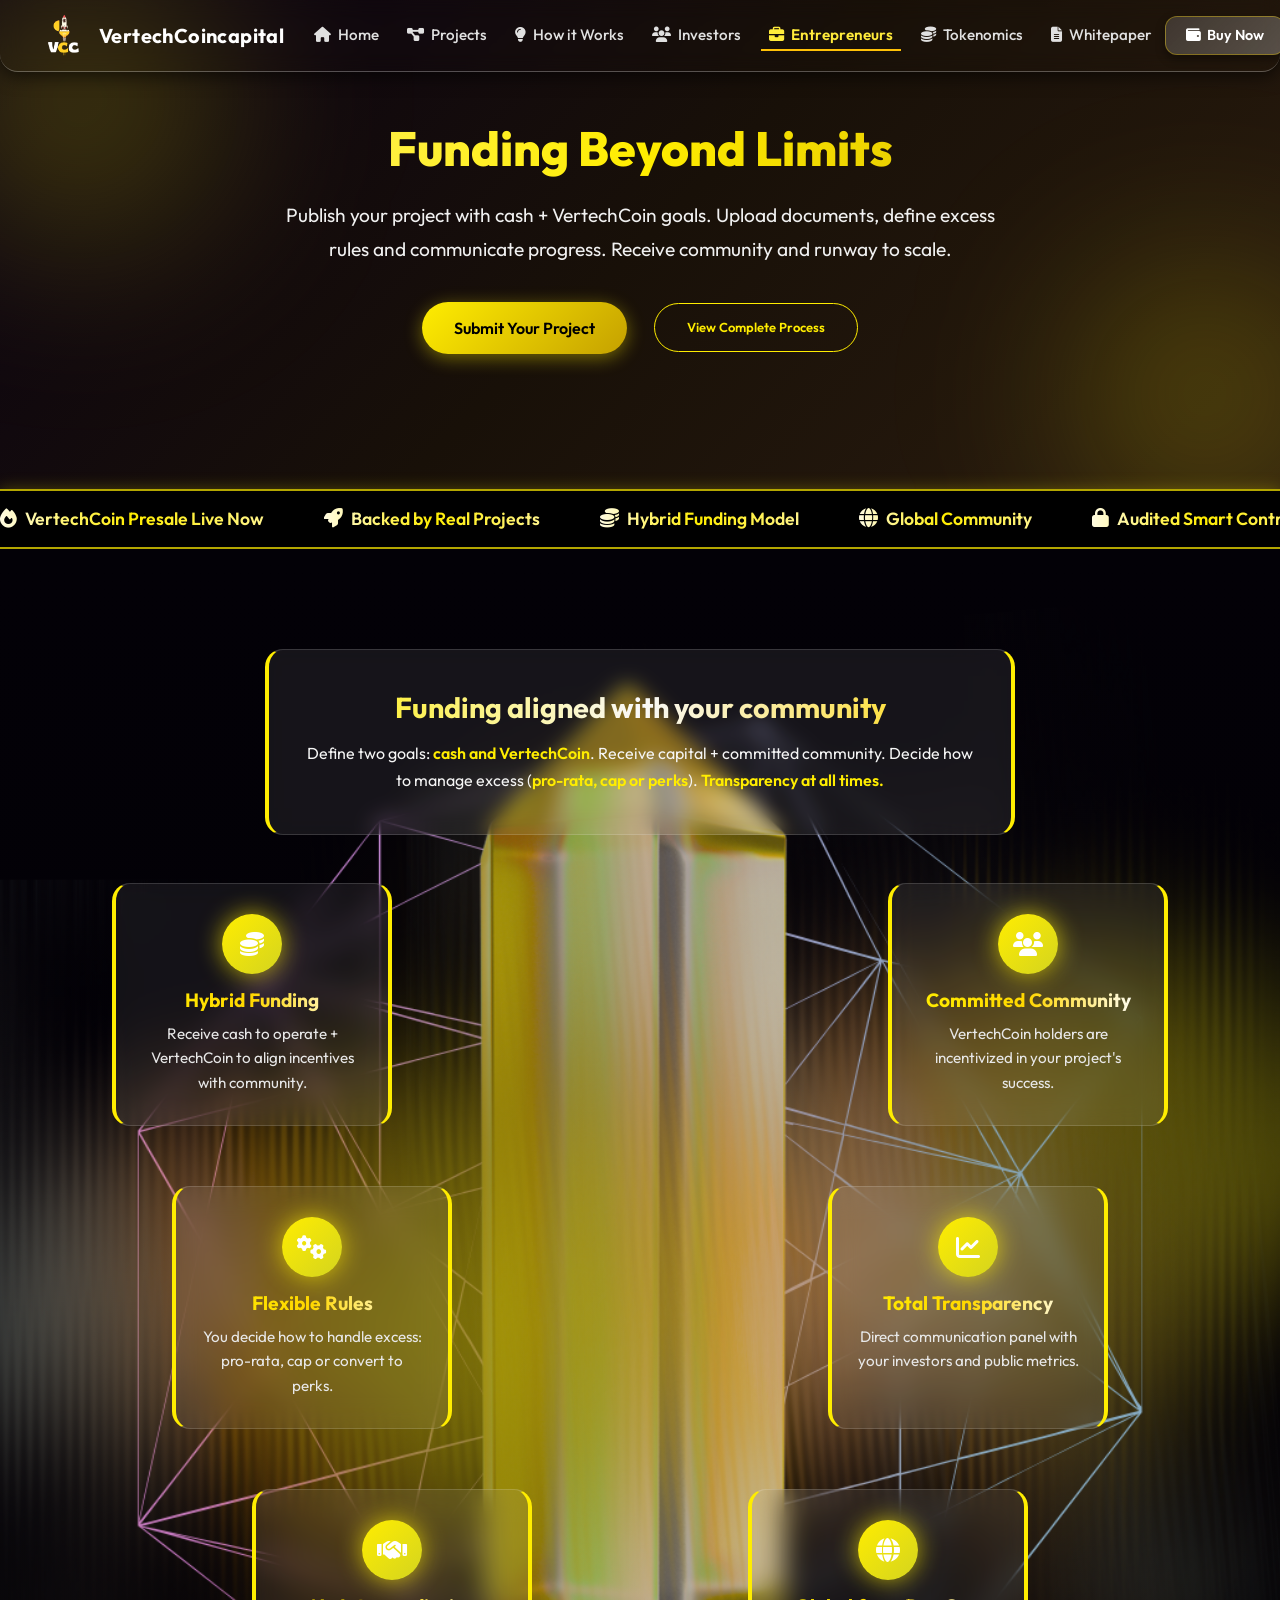
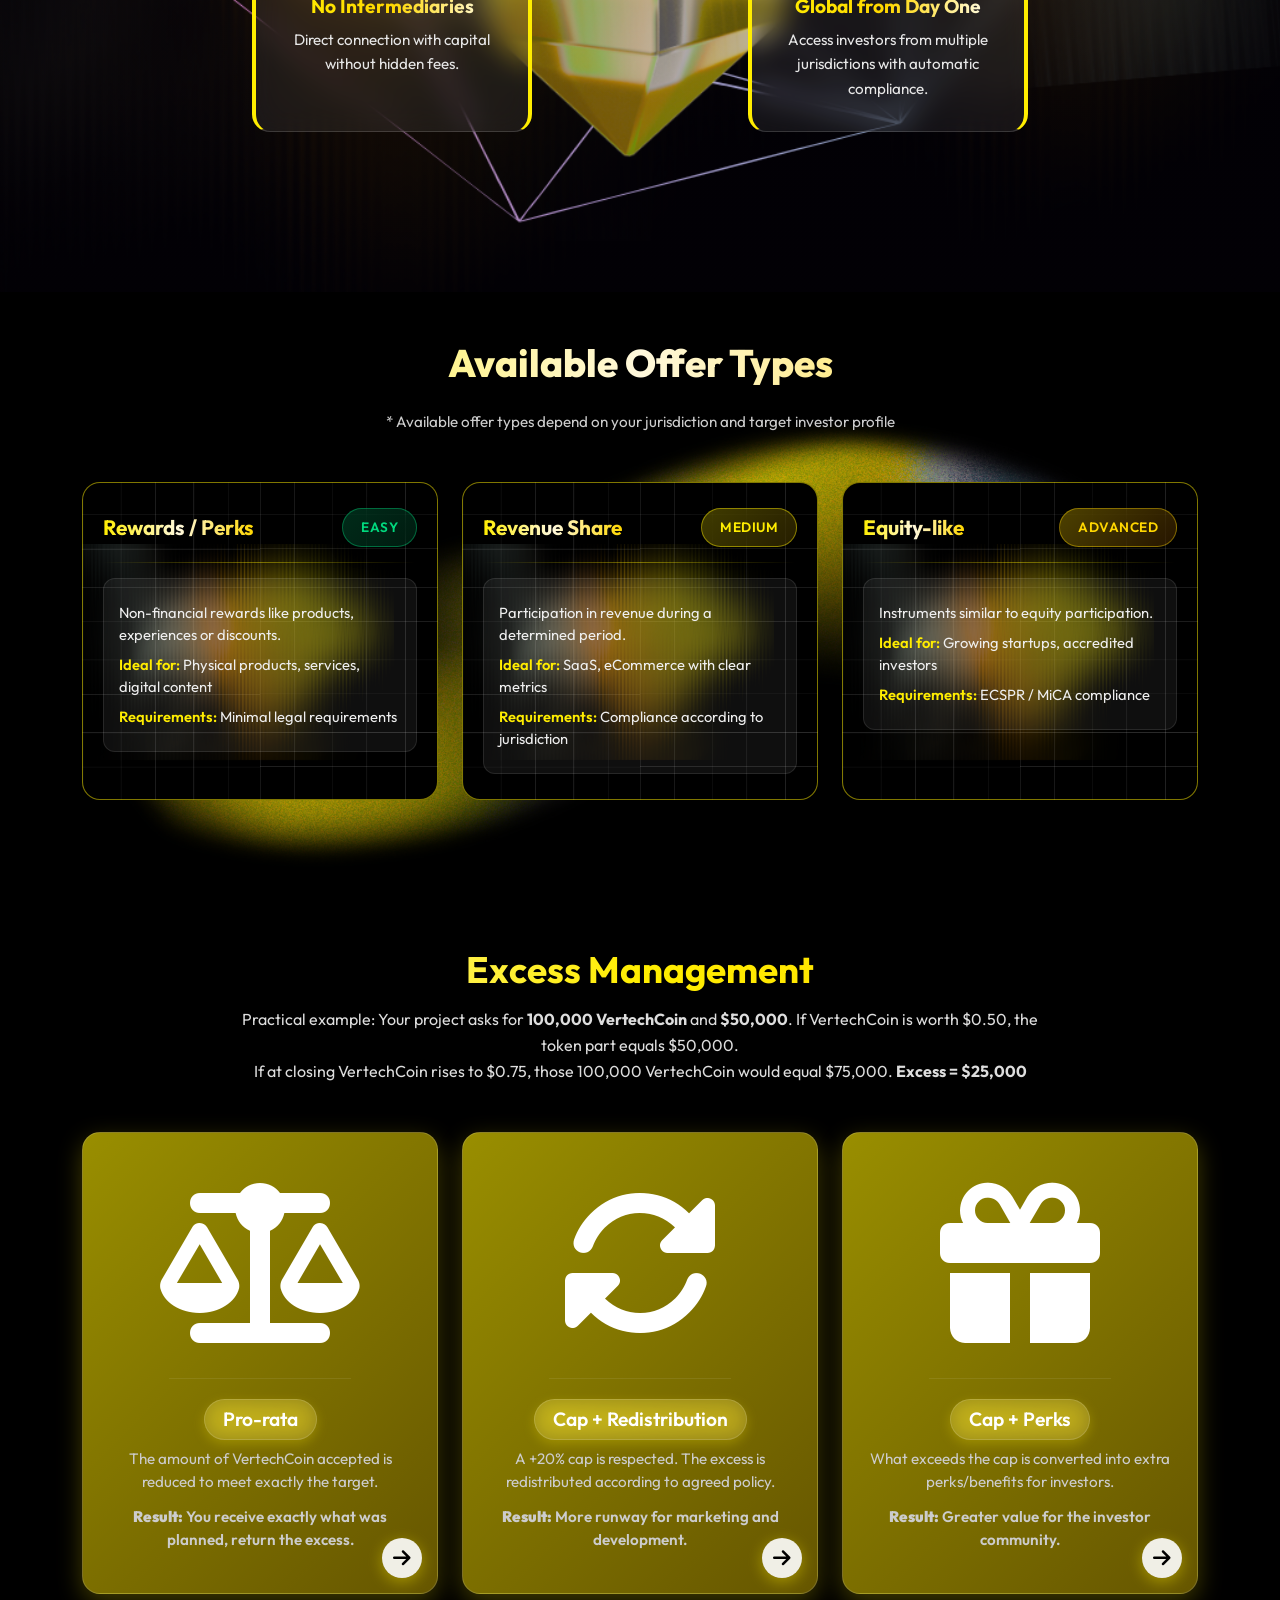
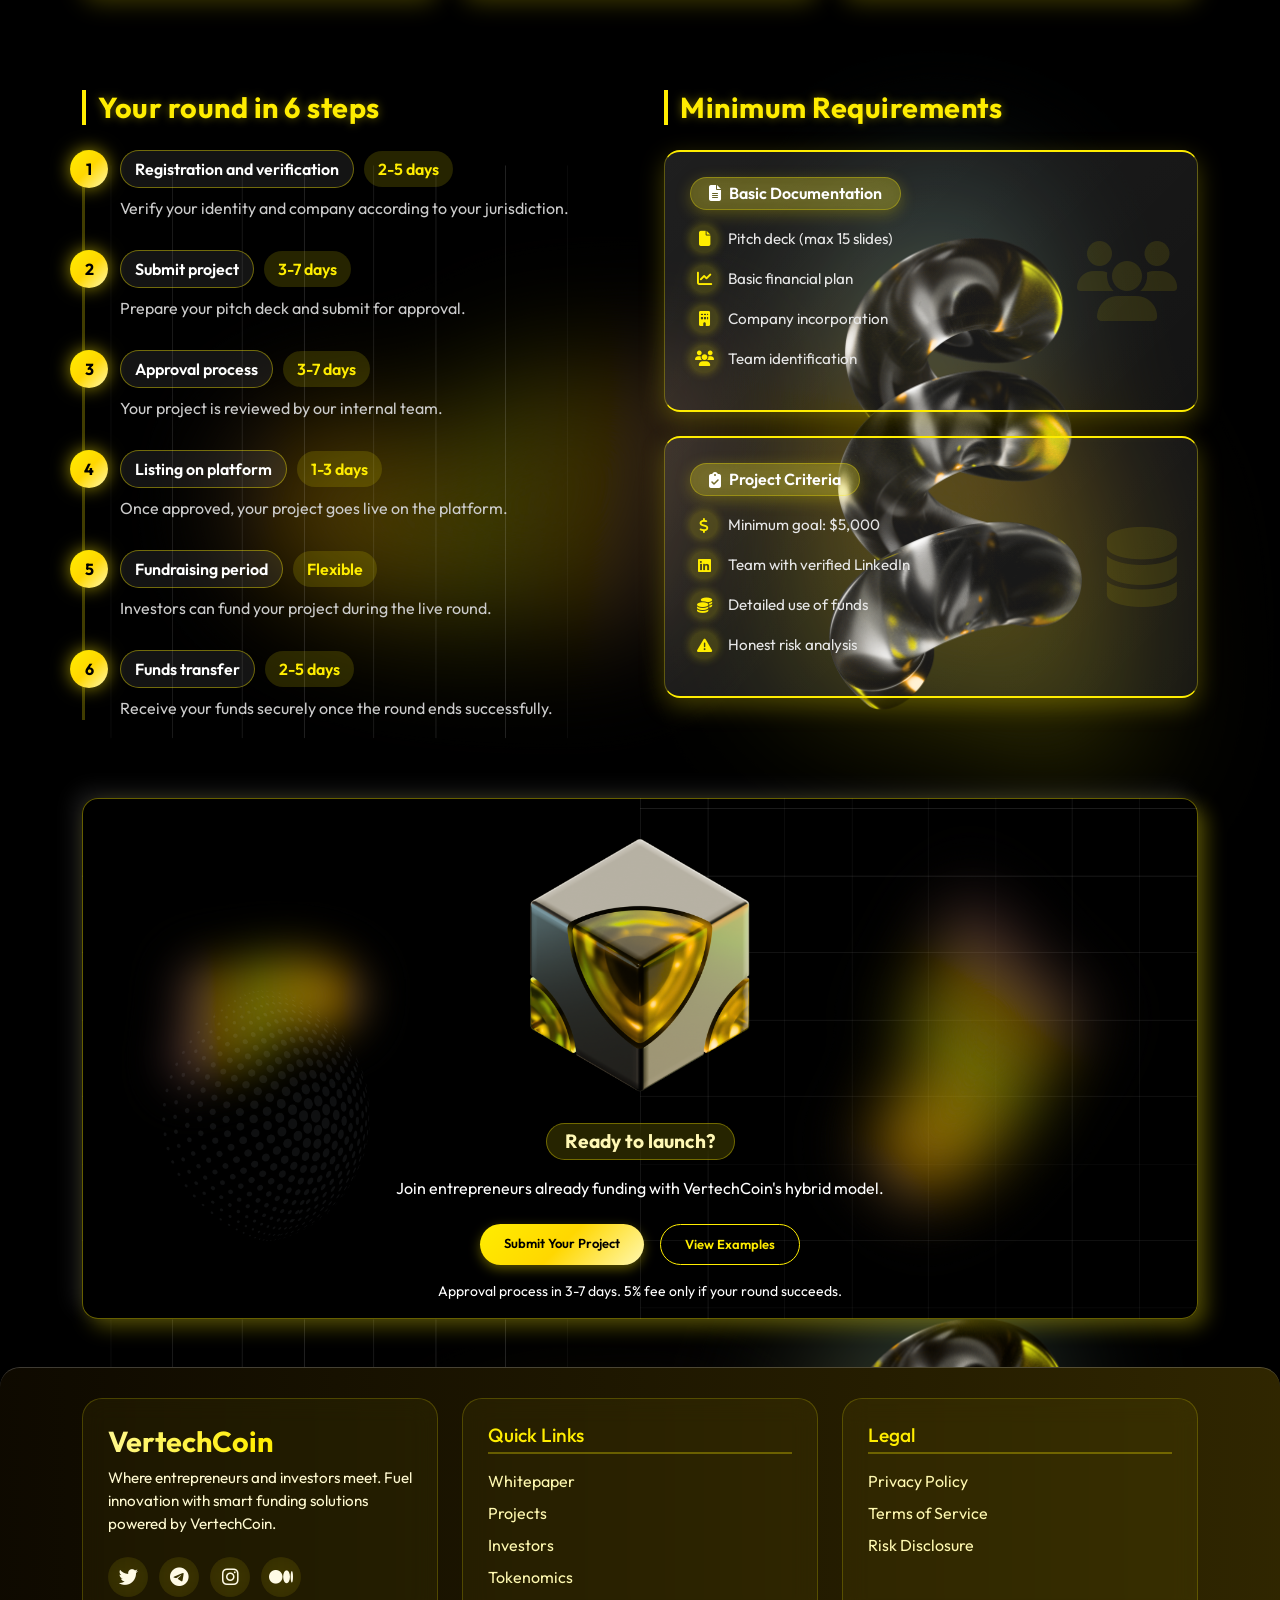
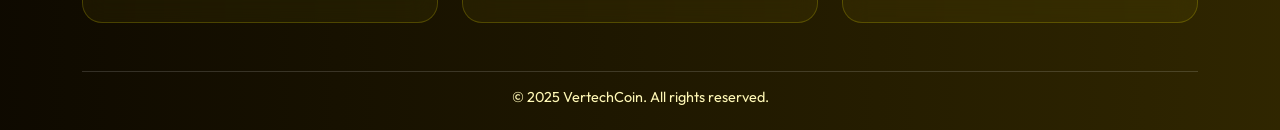
==== commit b7312dc8: "Updated project" ====
--- a/entrepreneurs.html
+++ b/entrepreneurs.html
@@ -32,7 +32,7 @@
   <div id="pitchModal" class="modal" >
     <div class="modal-content">
       <div class="d-flex justify-content-between flex-row">
-        <h2 class="modal-title">Submit Your Project</h2>
+        <h2 class="modal-title">Submit Your Project!</h2>
         <span class="close-btn text-end" onclick="closeForm()">&times;</span>
 
 
